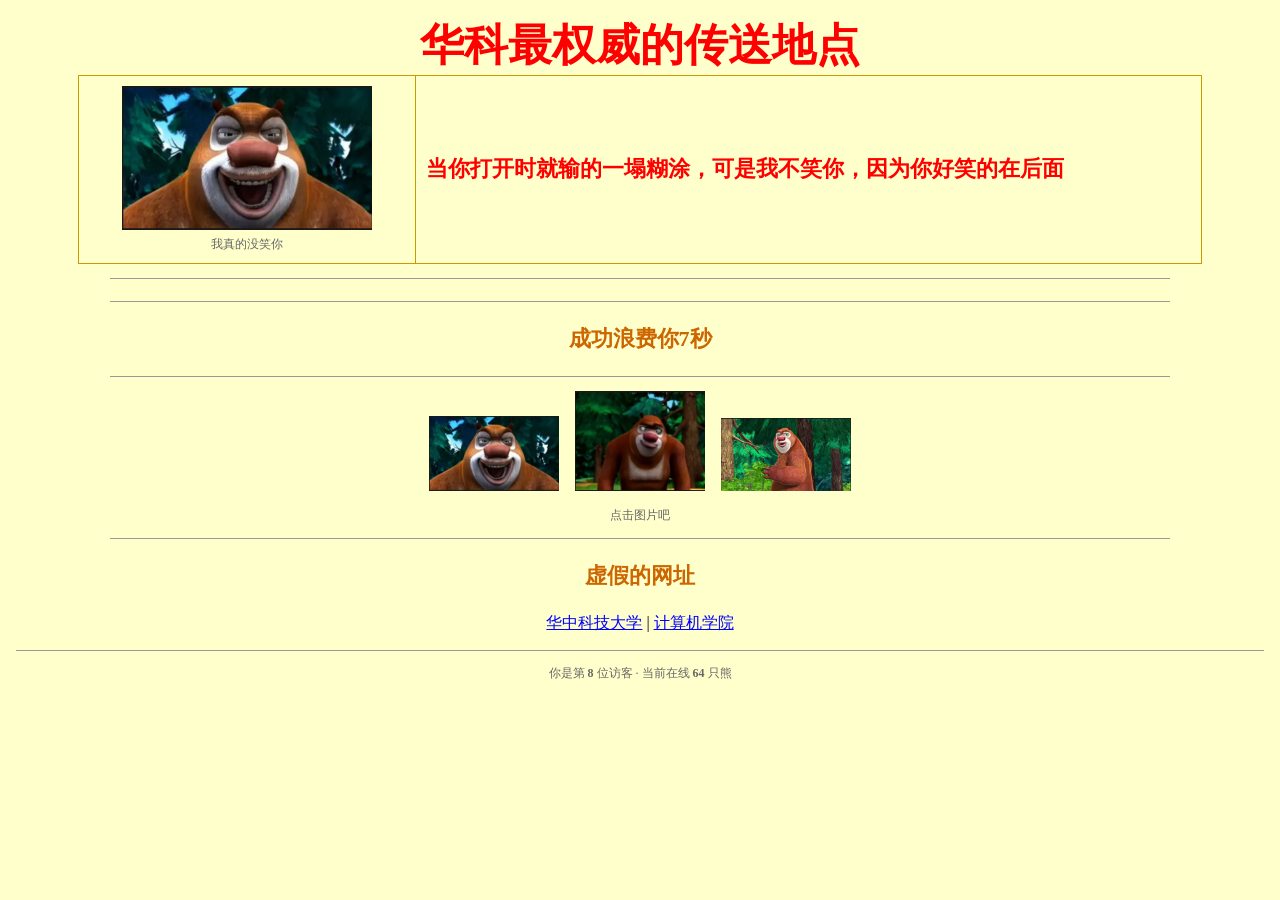
==== index.html @ 5d83e06b "add bear joke homepage (course homework)" ====
<!DOCTYPE html>
<html lang="zh-CN">
<head>
<meta charset="utf-8">
<meta name="viewport" content="width=device-width, initial-scale=1">
<title>中国最不无聊的网站</title>
<style>
  body {
    margin: 16px;
    background: #FFFFCC;
    color: #000000;
    font-family: "宋体", SimSun, serif;
    font-size: 16px;
  }
  a { color: #0000FF; }
  a:visited { color: #800080; }

  .center { text-align: center; }
  .title { margin: 0; color: red; font-size: 44px; font-weight: bold; }
  .subtitle { margin: 4px 0; font-size: 24px; font-weight: bold; }
  .small { font-size: 12px; color: #666666; }
  .accent { color: #CC6600; font-size: 22px; font-weight: bold; }

  .hr-red { width: 90%; margin: 8px auto; border: 0; border-top: 3px solid red; }
  .hr-thin { width: 85%; margin: 14px auto; border: 0; border-top: 1px solid #999999; }
  .hr-full { margin: 14px 0; border: 0; border-top: 1px solid #999999; }

  table.dean { width: 90%; margin: 0 auto; border-collapse: collapse; border: 1px solid #CC9900; }
  table.dean td { border: 1px solid #CC9900; padding: 10px; vertical-align: middle; }
  table.dean .pic { width: 30%; text-align: center; }

  .meme { width: 130px; cursor: pointer; margin: 0 6px; }
</style>
</head>

<body>

<div class="center">
  <h1 class="title">华科最权威的传送地点</h1>
</div>

<table class="dean">
  <tr>
    <td class="pic">
      <img src="img/bear-1.png" width="250" alt="熊大院长照片"><br>
      <span class="small">我真的没笑你</span>
    </td>
    <td>
      <p class="accent" style="color: red; font-size: 22px;">当你打开时就输的一塌糊涂，可是我不笑你，因为你好笑的在后面</p>
      <p class="small"></p>
    </td>
  </tr>
</table>

<div class="center">
  <hr class="hr-thin">
  <p class="accent"></p>

  <hr class="hr-thin">
  <p class="accent">成功浪费你7秒</p>

  <hr class="hr-thin">
  <img class="meme" src="img/bear-1.png" alt="熊大笑表情包" onclick="alert('我去，好好笑')">
  <img class="meme" src="img/bear-2.png" alt="熊二冷笑表情包" onclick="alert('哈哈哈啊哈')">
  <img class="meme" src="img/bear-3.png" alt="熊大震惊表情包" onclick="alert('你哈哈哈啊哈')"><br>
  <p class="small">点击图片吧</p>

  <hr class="hr-thin">
  <p class="accent">虚假的网址</p>
  <p>
    <a href="https://www.hust.edu.cn/" target="_blank" rel="noopener">华中科技大学</a> |
    <a href="https://cs.hust.edu.cn/" target="_blank" rel="noopener">计算机学院</a>
  </p>
</div>

<hr class="hr-full">

<div class="center">
  <p class="small">
    你是第 <b id="count">1</b> 位访客 · 当前在线 <b id="online">66</b> 只熊<br>
  </p>
</div>

<script>
  var n = parseInt(localStorage.getItem("bearvisits") || "7", 10) + 1;
  localStorage.setItem("bearvisits", n);
  document.getElementById("count").innerHTML = n;
  document.getElementById("online").innerHTML = 60 + Math.floor(Math.random() * 30);
</script>

</body>
</html>
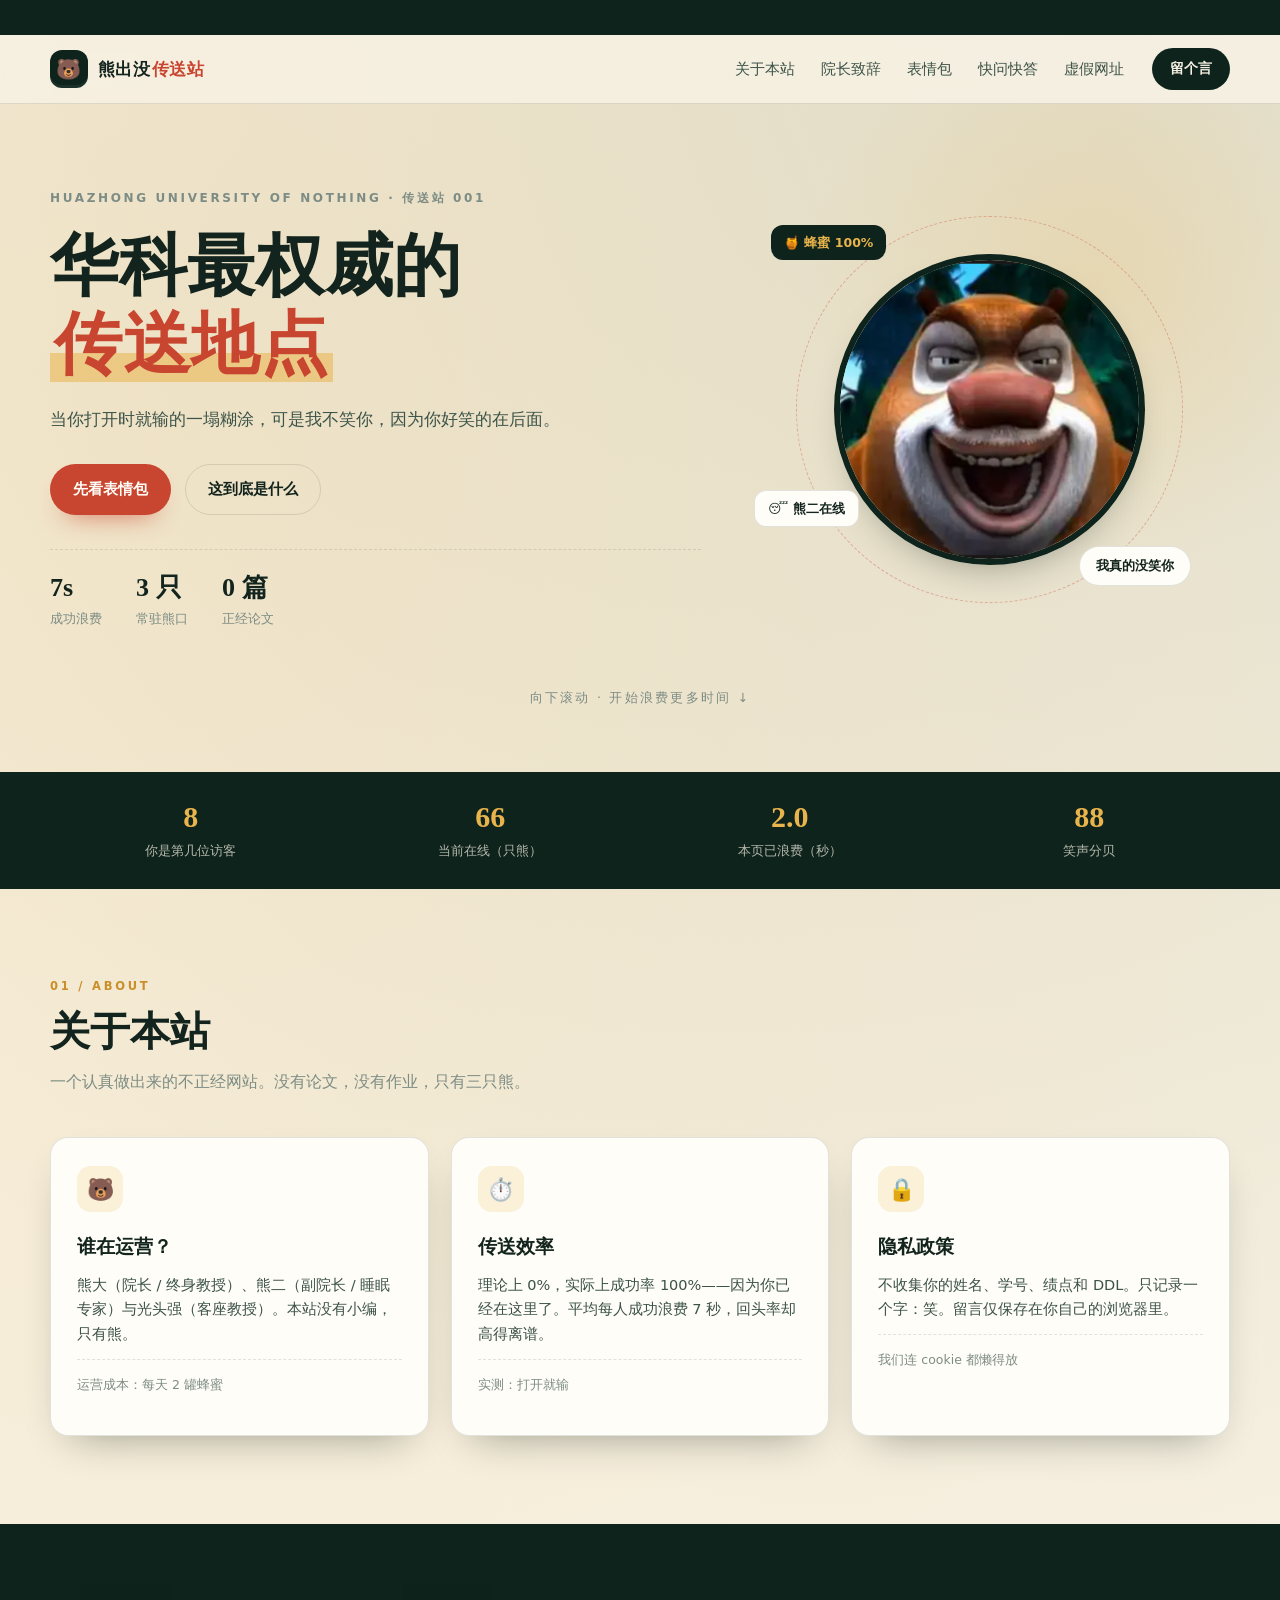
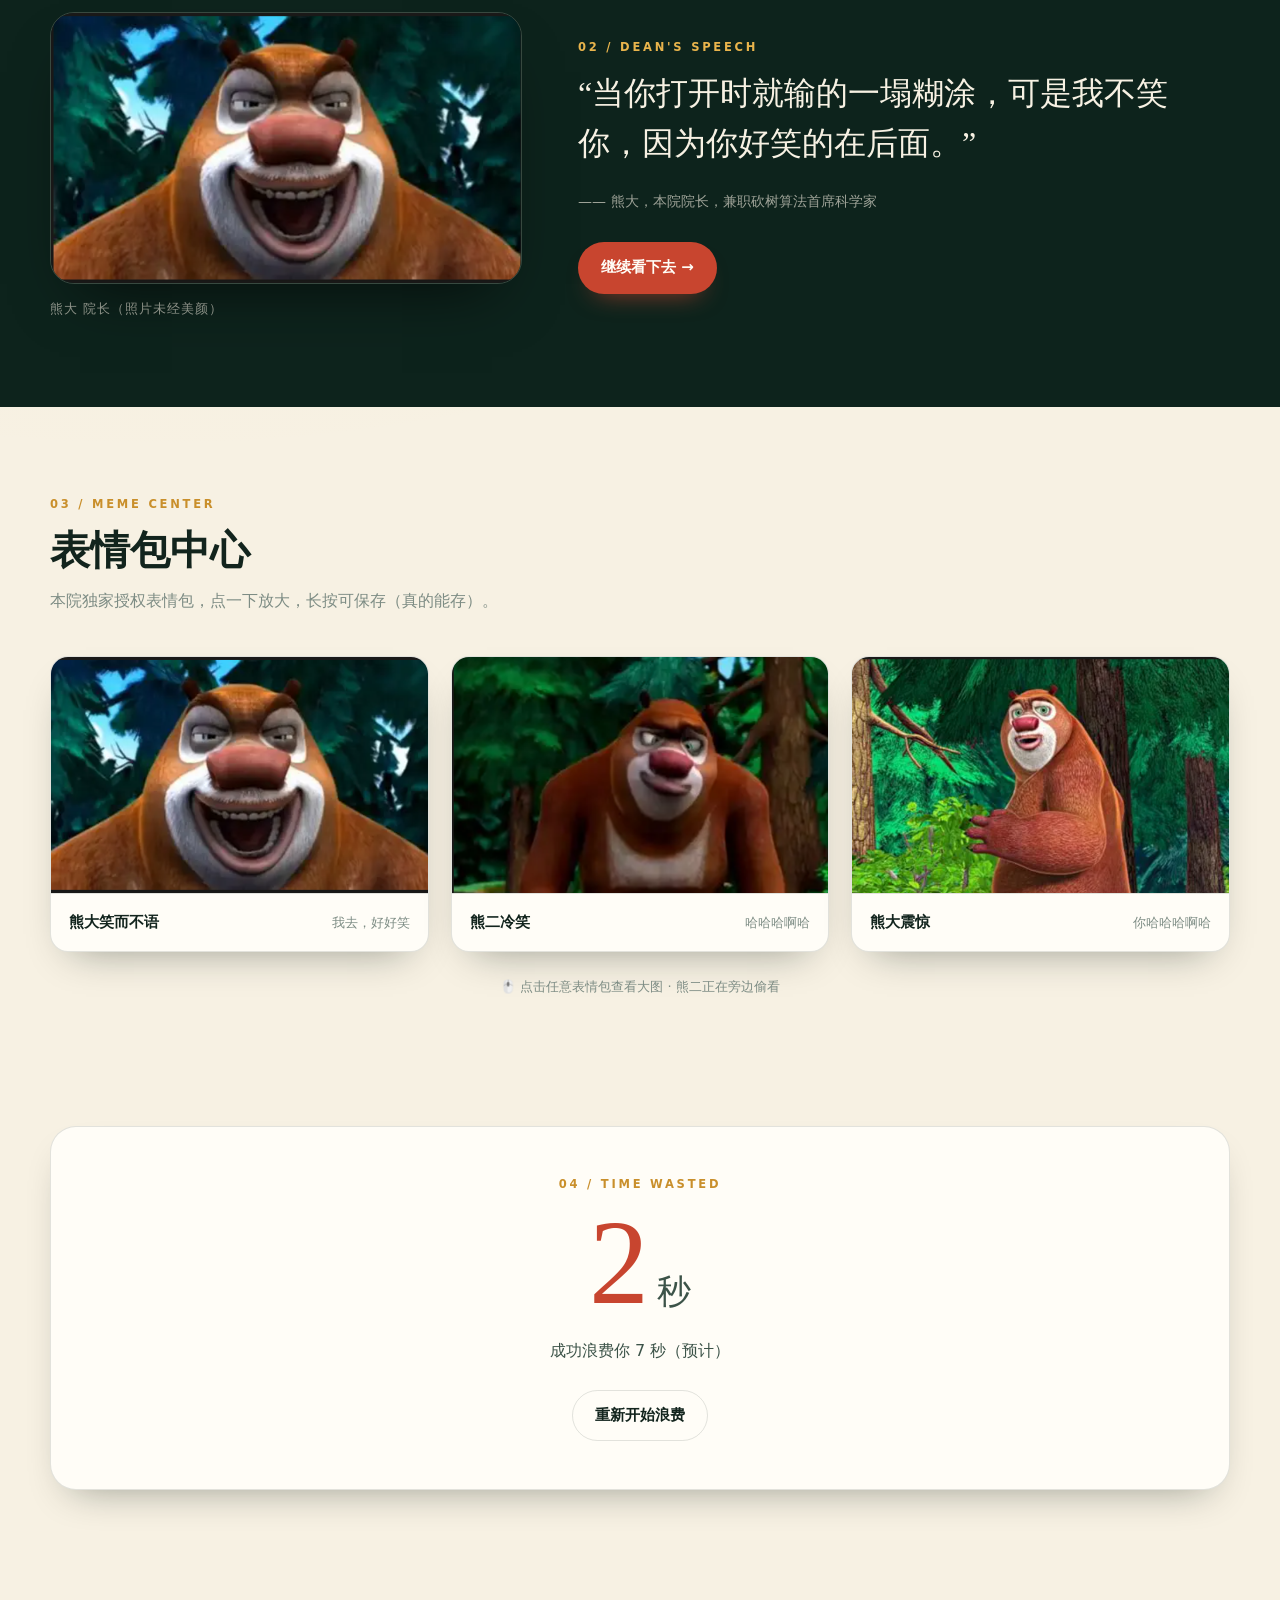
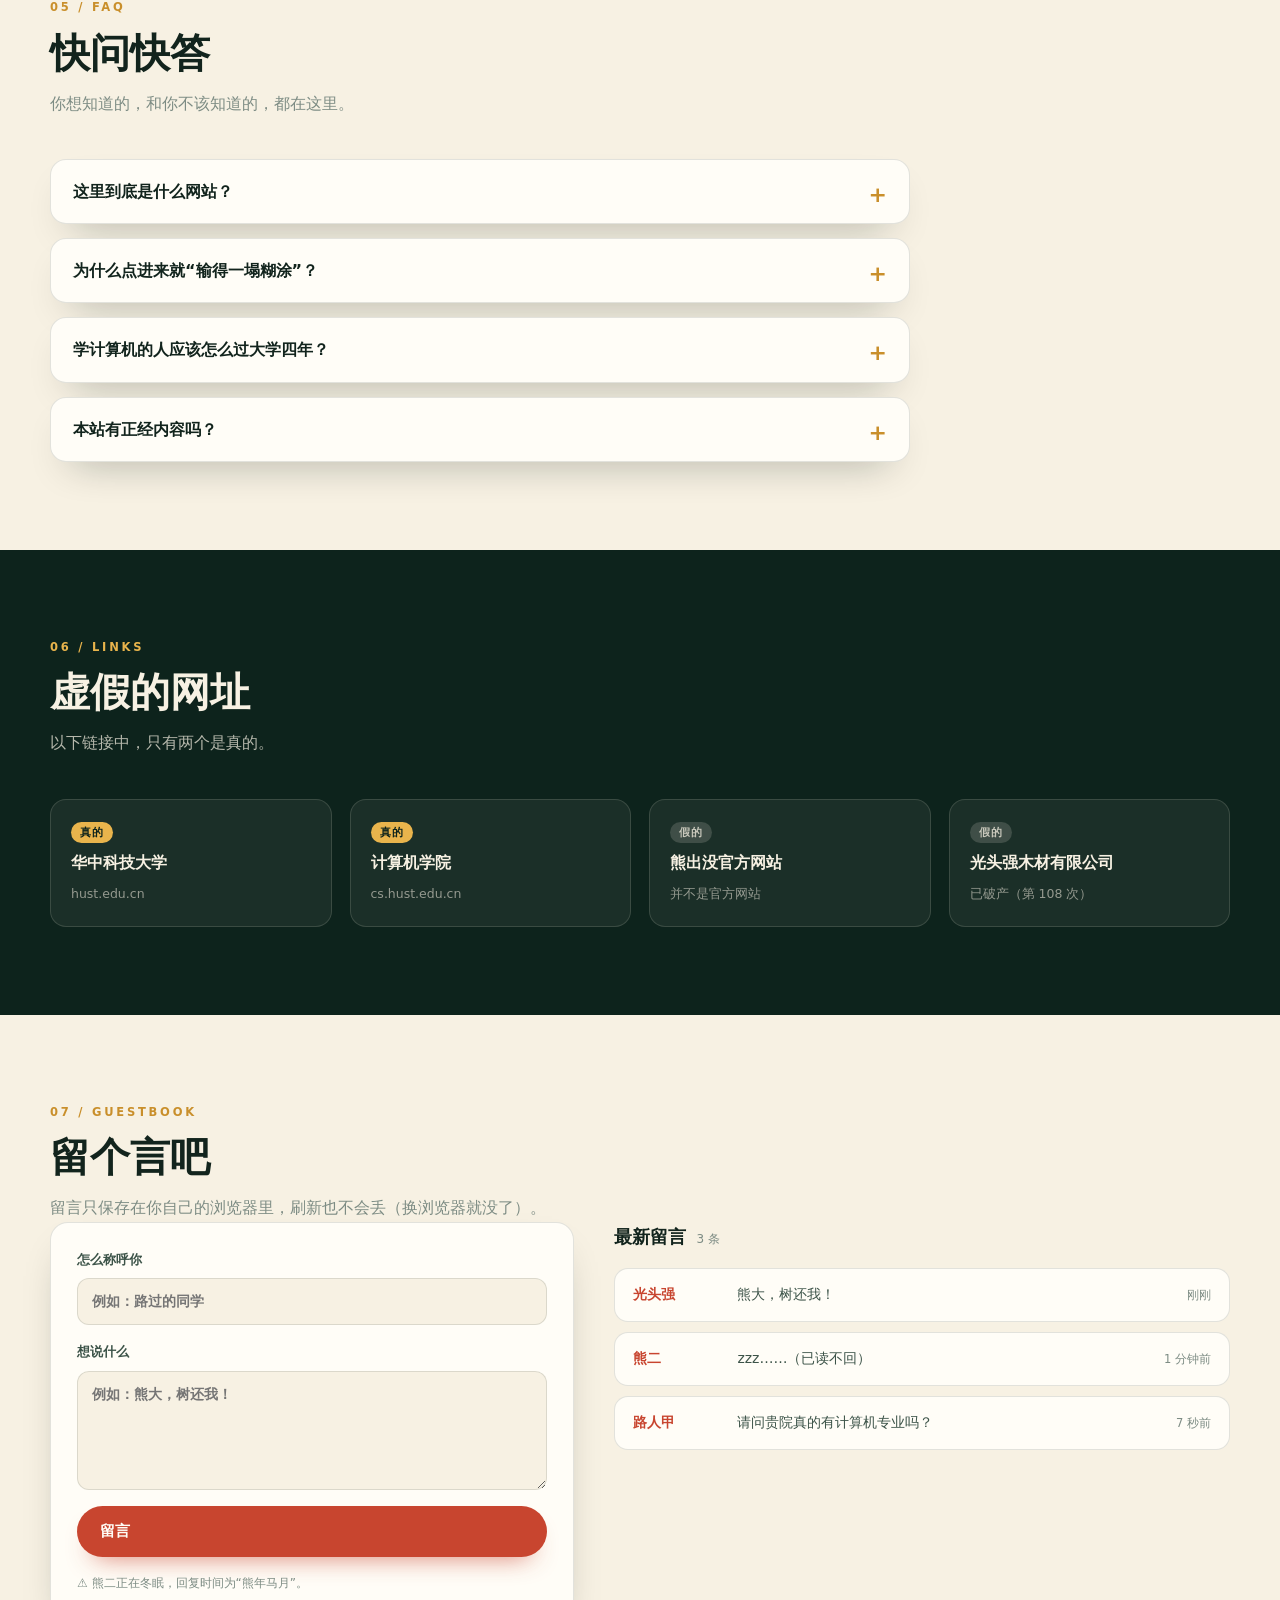
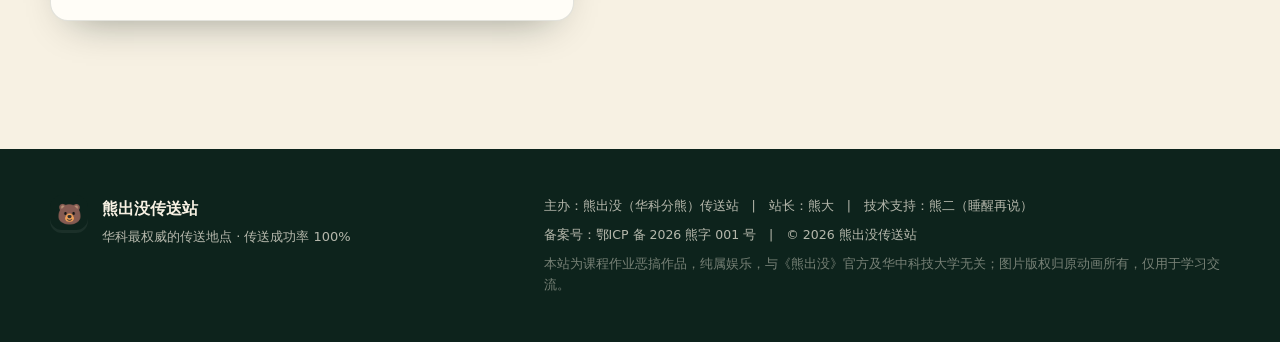
==== commit 257da6b3: "upgrade site: refined design with navigation, lightbox, guestbook and easter eggs" ====
--- a/index.html
+++ b/index.html
@@ -3,90 +3,309 @@
 <head>
 <meta charset="utf-8">
 <meta name="viewport" content="width=device-width, initial-scale=1">
-<title>中国最不无聊的网站</title>
-<style>
-  body {
-    margin: 16px;
-    background: #FFFFCC;
-    color: #000000;
-    font-family: "宋体", SimSun, serif;
-    font-size: 16px;
-  }
-  a { color: #0000FF; }
-  a:visited { color: #800080; }
-
-  .center { text-align: center; }
-  .title { margin: 0; color: red; font-size: 44px; font-weight: bold; }
-  .subtitle { margin: 4px 0; font-size: 24px; font-weight: bold; }
-  .small { font-size: 12px; color: #666666; }
-  .accent { color: #CC6600; font-size: 22px; font-weight: bold; }
-
-  .hr-red { width: 90%; margin: 8px auto; border: 0; border-top: 3px solid red; }
-  .hr-thin { width: 85%; margin: 14px auto; border: 0; border-top: 1px solid #999999; }
-  .hr-full { margin: 14px 0; border: 0; border-top: 1px solid #999999; }
-
-  table.dean { width: 90%; margin: 0 auto; border-collapse: collapse; border: 1px solid #CC9900; }
-  table.dean td { border: 1px solid #CC9900; padding: 10px; vertical-align: middle; }
-  table.dean .pic { width: 30%; text-align: center; }
-
-  .meme { width: 130px; cursor: pointer; margin: 0 6px; }
-</style>
+<title>中国最不无聊的网站 · 熊出没传送站</title>
+<meta name="description" content="华科最权威的传送地点：一个认真做出来的不正经网站。纯属恶搞，请勿当真。">
+<link rel="stylesheet" href="css/style.css">
 </head>
 
 <body>
 
-<div class="center">
-  <h1 class="title">华科最权威的传送地点</h1>
+<!-- 顶部滚动公告 -->
+<div class="ticker" aria-hidden="true">
+  <div class="ticker__track">
+    <span>🐻 本站已成功浪费 <b id="tickerWaste">7</b> 秒 · 🍯 今日蜂蜜售罄 · 📢 熊二仍在冬眠 · 🎉 恭喜你成为第 <b id="tickerVisit">1</b> 位访客 · 🐻 本站已成功浪费 <b>7</b> 秒 · 🍯 今日蜂蜜售罄 · 📢 熊二仍在冬眠 ·</span>
+  </div>
 </div>
 
-<table class="dean">
-  <tr>
-    <td class="pic">
-      <img src="img/bear-1.png" width="250" alt="熊大院长照片"><br>
-      <span class="small">我真的没笑你</span>
-    </td>
-    <td>
-      <p class="accent" style="color: red; font-size: 22px;">当你打开时就输的一塌糊涂，可是我不笑你，因为你好笑的在后面</p>
-      <p class="small"></p>
-    </td>
-  </tr>
-</table>
-
-<div class="center">
-  <hr class="hr-thin">
-  <p class="accent"></p>
-
-  <hr class="hr-thin">
-  <p class="accent">成功浪费你7秒</p>
-
-  <hr class="hr-thin">
-  <img class="meme" src="img/bear-1.png" alt="熊大笑表情包" onclick="alert('我去，好好笑')">
-  <img class="meme" src="img/bear-2.png" alt="熊二冷笑表情包" onclick="alert('哈哈哈啊哈')">
-  <img class="meme" src="img/bear-3.png" alt="熊大震惊表情包" onclick="alert('你哈哈哈啊哈')"><br>
-  <p class="small">点击图片吧</p>
-
-  <hr class="hr-thin">
-  <p class="accent">虚假的网址</p>
-  <p>
-    <a href="https://www.hust.edu.cn/" target="_blank" rel="noopener">华中科技大学</a> |
-    <a href="https://cs.hust.edu.cn/" target="_blank" rel="noopener">计算机学院</a>
-  </p>
+<!-- 导航 -->
+<header class="nav" id="nav">
+  <div class="container nav__inner">
+    <a class="brand" href="#top">
+      <span class="brand__logo">🐻</span>
+      <span class="brand__text">熊出没<em>传送站</em></span>
+    </a>
+    <nav class="nav__links" id="navLinks">
+      <a href="#about">关于本站</a>
+      <a href="#dean">院长致辞</a>
+      <a href="#memes">表情包</a>
+      <a href="#faq">快问快答</a>
+      <a href="#links">虚假网址</a>
+    </nav>
+    <button class="nav__toggle" id="navToggle" aria-label="打开菜单" aria-expanded="false">☰</button>
+    <a class="nav__cta" href="#wall">留个言</a>
+  </div>
+</header>
+
+<main id="top">
+
+  <!-- Hero -->
+  <section class="hero">
+    <div class="container hero__inner">
+      <div class="hero__text">
+        <p class="hero__kicker">HUAZHONG UNIVERSITY OF NOTHING · 传送站 001</p>
+        <h1 class="hero__title">华科最权威的<br><span class="mark">传送地点</span></h1>
+        <p class="hero__lead">
+          当你打开时就输的一塌糊涂，可是我不笑你，因为你好笑的在后面。
+        </p>
+        <div class="hero__actions">
+          <a class="btn btn--primary" href="#memes">先看表情包</a>
+          <a class="btn btn--ghost" href="#about">这到底是什么</a>
+        </div>
+        <ul class="hero__facts">
+          <li><b>7s</b><span>成功浪费</span></li>
+          <li><b>3 只</b><span>常驻熊口</span></li>
+          <li><b>0 篇</b><span>正经论文</span></li>
+        </ul>
+      </div>
+
+      <div class="hero__visual">
+        <div class="hero__ring"></div>
+        <img class="hero__bear" id="heroBear" src="img/bear-1.png" alt="熊大院长">
+        <span class="hero__tag">我真的没笑你</span>
+        <span class="hero__chip hero__chip--1">🍯 蜂蜜 100%</span>
+        <span class="hero__chip hero__chip--2">😴 熊二在线</span>
+      </div>
+    </div>
+    <div class="hero__scroll">向下滚动 · 开始浪费更多时间 ↓</div>
+  </section>
+
+  <!-- 数据条 -->
+  <section class="stats">
+    <div class="container stats__inner">
+      <div class="stat"><b id="visitCount">1</b><span>你是第几位访客</span></div>
+      <div class="stat"><b id="onlineCount">66</b><span>当前在线（只熊）</span></div>
+      <div class="stat"><b id="wasteTime">0.0</b><span>本页已浪费（秒）</span></div>
+      <div class="stat"><b id="laughDb">88</b><span>笑声分贝</span></div>
+    </div>
+  </section>
+
+  <!-- 关于本站 -->
+  <section class="section" id="about">
+    <div class="container">
+      <div class="section__head">
+        <p class="kicker">01 / ABOUT</p>
+        <h2>关于本站</h2>
+        <p class="section__lead">一个认真做出来的不正经网站。没有论文，没有作业，只有三只熊。</p>
+      </div>
+      <div class="cards">
+        <article class="card reveal">
+          <div class="card__icon">🐻</div>
+          <h3>谁在运营？</h3>
+          <p>熊大（院长 / 终身教授）、熊二（副院长 / 睡眠专家）与光头强（客座教授）。本站没有小编，只有熊。</p>
+          <p class="card__foot">运营成本：每天 2 罐蜂蜜</p>
+        </article>
+        <article class="card reveal">
+          <div class="card__icon">⏱️</div>
+          <h3>传送效率</h3>
+          <p>理论上 0%，实际上成功率 100%——因为你已经在这里了。平均每人成功浪费 7 秒，回头率却高得离谱。</p>
+          <p class="card__foot">实测：打开就输</p>
+        </article>
+        <article class="card reveal">
+          <div class="card__icon">🔒</div>
+          <h3>隐私政策</h3>
+          <p>不收集你的姓名、学号、绩点和 DDL。只记录一个字：笑。留言仅保存在你自己的浏览器里。</p>
+          <p class="card__foot">我们连 cookie 都懒得放</p>
+        </article>
+      </div>
+    </div>
+  </section>
+
+  <!-- 院长致辞 -->
+  <section class="section section--dark" id="dean">
+    <div class="container dean">
+      <figure class="dean__photo reveal">
+        <img src="img/bear-1.png" alt="熊大院长照片">
+        <figcaption>熊大 院长（照片未经美颜）</figcaption>
+      </figure>
+      <div class="dean__quote reveal">
+        <p class="kicker kicker--light">02 / DEAN'S SPEECH</p>
+        <blockquote>
+          “当你打开时就输的一塌糊涂，可是我不笑你，因为你好笑的在后面。”
+        </blockquote>
+        <p class="dean__meta">—— 熊大，本院院长，兼职砍树算法首席科学家</p>
+        <a class="btn btn--primary" href="#memes">继续看下去 →</a>
+      </div>
+    </div>
+  </section>
+
+  <!-- 表情包中心 -->
+  <section class="section" id="memes">
+    <div class="container">
+      <div class="section__head">
+        <p class="kicker">03 / MEME CENTER</p>
+        <h2>表情包中心</h2>
+        <p class="section__lead">本院独家授权表情包，点一下放大，长按可保存（真的能存）。</p>
+      </div>
+      <div class="gallery">
+        <figure class="meme reveal" data-title="熊大笑而不语" data-caption="我去，好好笑">
+          <img src="img/bear-1.png" alt="熊大笑表情包">
+          <figcaption>
+            <b>熊大笑而不语</b>
+            <span>我去，好好笑</span>
+          </figcaption>
+        </figure>
+        <figure class="meme reveal" data-title="熊二冷笑" data-caption="哈哈哈啊哈">
+          <img src="img/bear-2.png" alt="熊二冷笑表情包">
+          <figcaption>
+            <b>熊二冷笑</b>
+            <span>哈哈哈啊哈</span>
+          </figcaption>
+        </figure>
+        <figure class="meme reveal" data-title="熊大震惊" data-caption="你哈哈哈啊哈">
+          <img src="img/bear-3.png" alt="熊大震惊表情包">
+          <figcaption>
+            <b>熊大震惊</b>
+            <span>你哈哈哈啊哈</span>
+          </figcaption>
+        </figure>
+      </div>
+      <p class="gallery__hint">🖱️ 点击任意表情包查看大图 · 熊二正在旁边偷看</p>
+    </div>
+  </section>
+
+  <!-- 计时器 -->
+  <section class="section section--tight">
+    <div class="container">
+      <div class="timer reveal">
+        <p class="timer__kicker">04 / TIME WASTED</p>
+        <p class="timer__big"><span id="bigTimer">0</span><small>秒</small></p>
+        <p class="timer__text" id="timerText">成功浪费你 7 秒（预计）</p>
+        <button class="btn btn--ghost" id="resetTimer">重新开始浪费</button>
+      </div>
+    </div>
+  </section>
+
+  <!-- 快问快答 -->
+  <section class="section" id="faq">
+    <div class="container">
+      <div class="section__head">
+        <p class="kicker">05 / FAQ</p>
+        <h2>快问快答</h2>
+        <p class="section__lead">你想知道的，和你不该知道的，都在这里。</p>
+      </div>
+      <div class="faq">
+        <details class="reveal">
+          <summary>这里到底是什么网站？</summary>
+          <p>一个课程作业恶搞网站。它不是学院官网，也不是招生页面，更不是你能找到毕业要求的网站。</p>
+        </details>
+        <details class="reveal">
+          <summary>为什么点进来就“输得一塌糊涂”？</summary>
+          <p>因为你开始浪费时间了。不过别担心，熊大说了，他不笑你——真正好笑的部分在后面。</p>
+        </details>
+        <details class="reveal">
+          <summary>学计算机的人应该怎么过大学四年？</summary>
+          <p>打牢数学与编程基础，早点进实验室，每周读一篇论文，写点能跑的小东西，然后记得睡觉。熊二负责睡觉，你负责 debug。</p>
+        </details>
+        <details class="reveal">
+          <summary>本站有正经内容吗？</summary>
+          <p>有，但很少。正经内容请访问文末“虚假的网址”，那里有真的华中科技大学和真的计算机学院。</p>
+        </details>
+      </div>
+    </div>
+  </section>
+
+  <!-- 虚假网址 -->
+  <section class="section section--dark" id="links">
+    <div class="container">
+      <div class="section__head section__head--light">
+        <p class="kicker kicker--light">06 / LINKS</p>
+        <h2>虚假的网址</h2>
+        <p class="section__lead">以下链接中，只有两个是真的。</p>
+      </div>
+      <div class="links">
+        <a class="link-card reveal" href="https://www.hust.edu.cn/" target="_blank" rel="noopener">
+          <span class="link-card__tag">真的</span>
+          <b>华中科技大学</b>
+          <span>hust.edu.cn</span>
+        </a>
+        <a class="link-card reveal" href="https://cs.hust.edu.cn/" target="_blank" rel="noopener">
+          <span class="link-card__tag">真的</span>
+          <b>计算机学院</b>
+          <span>cs.hust.edu.cn</span>
+        </a>
+        <a class="link-card reveal" href="#links" onclick="return false;">
+          <span class="link-card__tag link-card__tag--fake">假的</span>
+          <b>熊出没官方网站</b>
+          <span>并不是官方网站</span>
+        </a>
+        <a class="link-card reveal" href="#links" onclick="return false;">
+          <span class="link-card__tag link-card__tag--fake">假的</span>
+          <b>光头强木材有限公司</b>
+          <span>已破产（第 108 次）</span>
+        </a>
+      </div>
+    </div>
+  </section>
+
+  <!-- 留言墙 -->
+  <section class="section" id="wall">
+    <div class="container wall">
+      <div class="wall__head">
+        <p class="kicker">07 / GUESTBOOK</p>
+        <h2>留个言吧</h2>
+        <p class="section__lead">留言只保存在你自己的浏览器里，刷新也不会丢（换浏览器就没了）。</p>
+      </div>
+      <div class="wall__grid">
+        <form class="wall__form" id="wallForm">
+          <label>
+            怎么称呼你
+            <input type="text" id="wallName" maxlength="12" placeholder="例如：路过的同学" required>
+          </label>
+          <label>
+            想说什么
+            <textarea id="wallText" rows="4" maxlength="120" placeholder="例如：熊大，树还我！" required></textarea>
+          </label>
+          <button class="btn btn--primary" type="submit">留言</button>
+          <p class="wall__tip">⚠️ 熊二正在冬眠，回复时间为“熊年马月”。</p>
+        </form>
+        <div class="wall__list-wrap">
+          <h3>最新留言 <small id="wallCount">3 条</small></h3>
+          <ul class="wall__list" id="wallList">
+            <li><b>光头强</b><span>熊大，树还我！</span><em>刚刚</em></li>
+            <li><b>熊二</b><span>zzz……（已读不回）</span><em>1 分钟前</em></li>
+            <li><b>路人甲</b><span>请问贵院真的有计算机专业吗？</span><em>7 秒前</em></li>
+          </ul>
+        </div>
+      </div>
+    </div>
+  </section>
+
+</main>
+
+<footer class="footer">
+  <div class="container footer__inner">
+    <div class="footer__brand">
+      <span class="brand__logo">🐻</span>
+      <div>
+        <b>熊出没传送站</b>
+        <p>华科最权威的传送地点 · 传送成功率 100%</p>
+      </div>
+    </div>
+    <div class="footer__meta">
+      <p>主办：熊出没（华科分熊）传送站　|　站长：熊大　|　技术支持：熊二（睡醒再说）</p>
+      <p>备案号：鄂ICP 备 2026 熊字 001 号　|　© <span id="year">2026</span> 熊出没传送站</p>
+      <p class="footer__disclaimer">本站为课程作业恶搞作品，纯属娱乐，与《熊出没》官方及华中科技大学无关；图片版权归原动画所有，仅用于学习交流。</p>
+    </div>
+  </div>
+</footer>
+
+<button class="to-top" id="toTop" aria-label="回到顶部">↑</button>
+
+<!-- 灯箱 -->
+<div class="lightbox" id="lightbox" aria-hidden="true">
+  <button class="lightbox__close" id="lightboxClose" aria-label="关闭">×</button>
+  <figure class="lightbox__box">
+    <img id="lightboxImg" src="img/bear-1.png" alt="表情包大图">
+    <figcaption>
+      <b id="lightboxTitle">熊大笑而不语</b>
+      <span id="lightboxCaption">我去，好好笑</span>
+    </figcaption>
+  </figure>
 </div>
 
-<hr class="hr-full">
-
-<div class="center">
-  <p class="small">
-    你是第 <b id="count">1</b> 位访客 · 当前在线 <b id="online">66</b> 只熊<br>
-  </p>
-</div>
-
-<script>
-  var n = parseInt(localStorage.getItem("bearvisits") || "7", 10) + 1;
-  localStorage.setItem("bearvisits", n);
-  document.getElementById("count").innerHTML = n;
-  document.getElementById("online").innerHTML = 60 + Math.floor(Math.random() * 30);
-</script>
-
+<!-- 提示 toast -->
+<div class="toast" id="toast"></div>
+
+<script src="js/site.js"></script>
 </body>
 </html>
--- a/css/style.css
+++ b/css/style.css
@@ -0,0 +1,810 @@
+/* =========================================================
+   熊出没传送站 · site.css
+   深林绿 + 蜂蜜金 + 奶油纸 的精致恶搞风格
+   ========================================================= */
+
+:root {
+  --forest: #0d231c;
+  --forest-2: #123128;
+  --moss: #1d4736;
+  --amber: #e9b44c;
+  --amber-deep: #c98f2b;
+  --cream: #f7f1e3;
+  --cream-2: #efe7d2;
+  --ink: #12241d;
+  --ink-soft: #3c5348;
+  --muted: #7d8c84;
+  --line: rgba(18, 36, 29, 0.12);
+  --white: #fffdf7;
+  --red: #c8452f;
+  --radius: 18px;
+  --shadow: 0 18px 40px -22px rgba(9, 24, 18, 0.45);
+  --font: "PingFang SC", "Microsoft YaHei", "Hiragino Sans GB", system-ui, -apple-system, sans-serif;
+  --serif: "Songti SC", "SimSun", Georgia, serif;
+}
+
+* { box-sizing: border-box; }
+
+html { scroll-behavior: smooth; }
+
+body {
+  margin: 0;
+  font-family: var(--font);
+  color: var(--ink);
+  background: var(--cream);
+  background-image:
+    radial-gradient(circle at 12% 8%, rgba(233, 180, 76, 0.16), transparent 34%),
+    radial-gradient(circle at 88% 0%, rgba(29, 71, 54, 0.10), transparent 30%);
+  line-height: 1.7;
+  -webkit-font-smoothing: antialiased;
+}
+
+img { max-width: 100%; display: block; }
+
+a { color: inherit; text-decoration: none; }
+
+button { font: inherit; cursor: pointer; }
+
+.container {
+  width: min(1180px, calc(100% - 48px));
+  margin: 0 auto;
+}
+
+/* ---------------- 顶部滚动公告 ---------------- */
+.ticker {
+  background: var(--forest);
+  color: var(--amber);
+  font-size: 12.5px;
+  letter-spacing: 0.06em;
+  overflow: hidden;
+  white-space: nowrap;
+}
+.ticker__track {
+  display: inline-block;
+  padding: 7px 0;
+  padding-left: 100%;
+  animation: ticker 32s linear infinite;
+}
+.ticker b { color: var(--white); }
+@keyframes ticker {
+  to { transform: translateX(-100%); }
+}
+
+/* ---------------- 导航 ---------------- */
+.nav {
+  position: sticky;
+  top: 0;
+  z-index: 50;
+  background: rgba(247, 241, 227, 0.86);
+  backdrop-filter: blur(14px);
+  border-bottom: 1px solid var(--line);
+}
+.nav__inner {
+  display: flex;
+  align-items: center;
+  gap: 28px;
+  height: 68px;
+}
+.brand {
+  display: inline-flex;
+  align-items: center;
+  gap: 10px;
+  font-weight: 800;
+  letter-spacing: 0.02em;
+}
+.brand__logo {
+  display: grid;
+  place-items: center;
+  width: 38px;
+  height: 38px;
+  border-radius: 12px;
+  background: var(--forest);
+  color: var(--amber);
+  font-size: 20px;
+  box-shadow: inset 0 -3px 0 rgba(255, 255, 255, 0.06);
+}
+.brand__text { font-size: 17px; }
+.brand__text em {
+  font-style: normal;
+  color: var(--red);
+  margin-left: 2px;
+}
+.nav__links {
+  display: flex;
+  gap: 26px;
+  margin-left: auto;
+  font-size: 14.5px;
+  color: var(--ink-soft);
+}
+.nav__links a {
+  position: relative;
+  padding: 6px 0;
+  transition: color 0.2s ease;
+}
+.nav__links a::after {
+  content: "";
+  position: absolute;
+  left: 0;
+  bottom: 0;
+  width: 0;
+  height: 2px;
+  background: var(--red);
+  transition: width 0.25s ease;
+}
+.nav__links a:hover,
+.nav__links a.is-active { color: var(--ink); }
+.nav__links a:hover::after,
+.nav__links a.is-active::after { width: 100%; }
+.nav__cta {
+  padding: 9px 18px;
+  border-radius: 999px;
+  background: var(--forest);
+  color: var(--cream);
+  font-size: 14px;
+  font-weight: 700;
+  transition: transform 0.2s ease, background 0.2s ease;
+}
+.nav__cta:hover { transform: translateY(-2px); background: var(--moss); }
+.nav__toggle {
+  display: none;
+  margin-left: auto;
+  border: 1px solid var(--line);
+  background: transparent;
+  border-radius: 10px;
+  padding: 6px 10px;
+  font-size: 18px;
+}
+
+/* ---------------- Hero ---------------- */
+.hero {
+  position: relative;
+  overflow: hidden;
+  padding: 84px 0 64px;
+}
+.hero::before {
+  content: "";
+  position: absolute;
+  inset: -20% -10% auto auto;
+  width: 620px;
+  height: 620px;
+  background: radial-gradient(circle, rgba(233, 180, 76, 0.20), transparent 66%);
+  pointer-events: none;
+}
+.hero__inner {
+  display: grid;
+  grid-template-columns: 1.15fr 0.85fr;
+  gap: 48px;
+  align-items: center;
+  position: relative;
+}
+.hero__kicker {
+  margin: 0 0 18px;
+  font-size: 12px;
+  letter-spacing: 0.22em;
+  color: var(--muted);
+  font-weight: 700;
+}
+.hero__title {
+  margin: 0 0 22px;
+  font-family: var(--serif);
+  font-size: clamp(38px, 5.4vw, 68px);
+  line-height: 1.15;
+  letter-spacing: 0.01em;
+  font-weight: 800;
+}
+.mark {
+  color: var(--red);
+  background: linear-gradient(transparent 62%, rgba(233, 180, 76, 0.55) 62%);
+  padding: 0 4px;
+}
+.hero__lead {
+  margin: 0 0 30px;
+  max-width: 34em;
+  font-size: 17px;
+  color: var(--ink-soft);
+}
+.hero__actions { display: flex; gap: 14px; flex-wrap: wrap; margin-bottom: 34px; }
+.btn {
+  display: inline-flex;
+  align-items: center;
+  gap: 8px;
+  padding: 12px 22px;
+  border: 1px solid transparent;
+  border-radius: 999px;
+  font-size: 15px;
+  font-weight: 700;
+  transition: transform 0.2s ease, box-shadow 0.2s ease, background 0.2s ease;
+}
+.btn--primary {
+  background: var(--red);
+  color: var(--white);
+  box-shadow: 0 14px 26px -16px rgba(200, 69, 47, 0.85);
+}
+.btn--primary:hover { transform: translateY(-2px); box-shadow: 0 18px 30px -16px rgba(200, 69, 47, 0.9); }
+.btn--ghost {
+  background: transparent;
+  color: var(--ink);
+  border-color: var(--line);
+}
+.btn--ghost:hover { border-color: var(--ink); transform: translateY(-2px); }
+.hero__facts {
+  display: flex;
+  gap: 34px;
+  margin: 0;
+  padding: 0;
+  list-style: none;
+  border-top: 1px dashed var(--line);
+  padding-top: 22px;
+}
+.hero__facts b {
+  display: block;
+  font-family: var(--serif);
+  font-size: 26px;
+  line-height: 1.2;
+}
+.hero__facts span { font-size: 12.5px; color: var(--muted); }
+
+.hero__visual {
+  position: relative;
+  justify-self: center;
+  width: min(420px, 100%);
+  aspect-ratio: 1 / 1;
+  display: grid;
+  place-items: center;
+}
+.hero__ring {
+  position: absolute;
+  inset: 4%;
+  border-radius: 50%;
+  border: 1px dashed rgba(200, 69, 47, 0.35);
+  animation: spin 38s linear infinite;
+}
+.hero__ring::after {
+  content: "";
+  position: absolute;
+  inset: 10%;
+  border-radius: 50%;
+  border: 1px solid rgba(29, 71, 54, 0.18);
+}
+@keyframes spin { to { transform: rotate(360deg); } }
+.hero__bear {
+  position: relative;
+  width: 74%;
+  aspect-ratio: 1 / 1;
+  object-fit: cover;
+  object-position: 50% 38%;
+  border-radius: 50%;
+  border: 6px solid var(--forest);
+  box-shadow: var(--shadow);
+  cursor: pointer;
+  transition: transform 0.35s ease;
+  animation: float 6s ease-in-out infinite;
+}
+.hero__bear:hover { transform: scale(1.03) rotate(-1.5deg); }
+@keyframes float {
+  0%, 100% { translate: 0 0; }
+  50% { translate: 0 -12px; }
+}
+.hero__tag {
+  position: absolute;
+  bottom: 8%;
+  right: 2%;
+  padding: 8px 16px;
+  background: var(--white);
+  border: 1px solid var(--line);
+  border-radius: 999px;
+  font-size: 13px;
+  font-weight: 700;
+  box-shadow: var(--shadow);
+}
+.hero__chip {
+  position: absolute;
+  padding: 7px 13px;
+  border-radius: 12px;
+  background: var(--forest);
+  color: var(--amber);
+  font-size: 12.5px;
+  font-weight: 700;
+  box-shadow: var(--shadow);
+}
+.hero__chip--1 { top: 6%; left: -2%; animation: float 7s ease-in-out infinite; }
+.hero__chip--2 { bottom: 22%; left: -6%; background: var(--white); color: var(--ink); border: 1px solid var(--line); animation: float 8s ease-in-out infinite reverse; }
+.hero__scroll {
+  margin-top: 56px;
+  text-align: center;
+  font-size: 12.5px;
+  letter-spacing: 0.18em;
+  color: var(--muted);
+}
+
+/* ---------------- 数据条 ---------------- */
+.stats {
+  background: var(--forest);
+  color: var(--cream);
+  padding: 26px 0;
+}
+.stats__inner {
+  display: grid;
+  grid-template-columns: repeat(4, 1fr);
+  gap: 18px;
+  text-align: center;
+}
+.stat b {
+  display: block;
+  font-family: var(--serif);
+  font-size: 30px;
+  color: var(--amber);
+  line-height: 1.25;
+}
+.stat span { font-size: 12.5px; opacity: 0.72; }
+
+/* ---------------- 通用 section ---------------- */
+.section { padding: 88px 0; }
+.section--tight { padding: 40px 0 20px; }
+.section--dark {
+  background: var(--forest);
+  color: var(--cream);
+}
+.section__head { max-width: 640px; margin-bottom: 42px; }
+.kicker {
+  margin: 0 0 12px;
+  font-size: 11.5px;
+  letter-spacing: 0.24em;
+  font-weight: 800;
+  color: var(--amber-deep);
+}
+.kicker--light { color: var(--amber); }
+.section h2 {
+  margin: 0 0 12px;
+  font-family: var(--serif);
+  font-size: clamp(28px, 3.4vw, 40px);
+  line-height: 1.2;
+}
+.section__lead { margin: 0; color: var(--muted); }
+.section--dark .section__lead { color: rgba(247, 241, 227, 0.72); }
+.section__head--light .section__lead { color: rgba(247, 241, 227, 0.72); }
+
+/* ---------------- 卡片 ---------------- */
+.cards {
+  display: grid;
+  grid-template-columns: repeat(3, 1fr);
+  gap: 22px;
+}
+.card {
+  padding: 28px 26px;
+  background: var(--white);
+  border: 1px solid var(--line);
+  border-radius: var(--radius);
+  box-shadow: var(--shadow);
+  transition: transform 0.25s ease, box-shadow 0.25s ease;
+}
+.card:hover { transform: translateY(-6px); box-shadow: 0 26px 46px -26px rgba(9, 24, 18, 0.5); }
+.card__icon {
+  width: 46px;
+  height: 46px;
+  display: grid;
+  place-items: center;
+  font-size: 22px;
+  border-radius: 14px;
+  background: rgba(233, 180, 76, 0.18);
+  margin-bottom: 18px;
+}
+.card h3 { margin: 0 0 10px; font-size: 19px; }
+.card p { margin: 0 0 12px; color: var(--ink-soft); font-size: 14.5px; }
+.card__foot {
+  margin: 0;
+  padding-top: 14px;
+  border-top: 1px dashed var(--line);
+  color: var(--muted) !important;
+  font-size: 12.5px !important;
+}
+
+/* ---------------- 院长致辞 ---------------- */
+.dean {
+  display: grid;
+  grid-template-columns: 0.42fr 0.58fr;
+  gap: 56px;
+  align-items: center;
+}
+.dean__photo { margin: 0; }
+.dean__photo img {
+  width: 100%;
+  border-radius: 24px;
+  border: 1px solid rgba(247, 241, 227, 0.18);
+  box-shadow: 0 30px 60px -30px rgba(0, 0, 0, 0.7);
+}
+.dean__photo figcaption {
+  margin-top: 14px;
+  font-size: 12.5px;
+  letter-spacing: 0.08em;
+  color: rgba(247, 241, 227, 0.55);
+}
+.dean blockquote {
+  margin: 0 0 22px;
+  font-family: var(--serif);
+  font-size: clamp(22px, 2.8vw, 32px);
+  line-height: 1.55;
+  color: var(--cream);
+}
+.dean__meta { margin: 0 0 28px; color: rgba(247, 241, 227, 0.62); font-size: 14px; }
+
+/* ---------------- 表情包 ---------------- */
+.gallery {
+  display: grid;
+  grid-template-columns: repeat(3, 1fr);
+  gap: 22px;
+}
+.meme {
+  margin: 0;
+  background: var(--white);
+  border: 1px solid var(--line);
+  border-radius: var(--radius);
+  overflow: hidden;
+  box-shadow: var(--shadow);
+  cursor: zoom-in;
+  transition: transform 0.25s ease, box-shadow 0.25s ease;
+}
+.meme:hover { transform: translateY(-6px) rotate(-0.6deg); box-shadow: 0 28px 50px -26px rgba(9, 24, 18, 0.55); }
+.meme img {
+  width: 100%;
+  aspect-ratio: 16 / 10;
+  object-fit: cover;
+  transition: transform 0.5s ease;
+}
+.meme:hover img { transform: scale(1.05); }
+.meme figcaption {
+  display: flex;
+  justify-content: space-between;
+  align-items: center;
+  gap: 12px;
+  padding: 16px 18px;
+  border-top: 1px solid var(--line);
+}
+.meme figcaption b { font-size: 15px; }
+.meme figcaption span { color: var(--muted); font-size: 12.5px; }
+.gallery__hint {
+  margin: 24px 0 0;
+  text-align: center;
+  color: var(--muted);
+  font-size: 13px;
+}
+
+/* ---------------- 计时器 ---------------- */
+.timer {
+  text-align: center;
+  padding: 48px 30px;
+  background: var(--white);
+  border: 1px solid var(--line);
+  border-radius: 26px;
+  box-shadow: var(--shadow);
+}
+.timer__kicker {
+  margin: 0 0 8px;
+  font-size: 11.5px;
+  letter-spacing: 0.24em;
+  font-weight: 800;
+  color: var(--amber-deep);
+}
+.timer__big {
+  margin: 0;
+  font-family: var(--serif);
+  font-size: clamp(64px, 11vw, 120px);
+  line-height: 1;
+  color: var(--red);
+}
+.timer__big small { font-size: 0.28em; color: var(--ink-soft); margin-left: 8px; }
+.timer__text { margin: 14px 0 26px; color: var(--ink-soft); }
+
+/* ---------------- FAQ ---------------- */
+.faq { display: grid; gap: 14px; max-width: 860px; }
+.faq details {
+  background: var(--white);
+  border: 1px solid var(--line);
+  border-radius: 16px;
+  padding: 18px 22px;
+  box-shadow: var(--shadow);
+}
+.faq summary {
+  cursor: pointer;
+  font-weight: 700;
+  font-size: 16px;
+  list-style: none;
+  position: relative;
+  padding-right: 30px;
+}
+.faq summary::-webkit-details-marker { display: none; }
+.faq summary::after {
+  content: "+";
+  position: absolute;
+  right: 0;
+  top: -2px;
+  font-size: 22px;
+  color: var(--amber-deep);
+  transition: transform 0.2s ease;
+}
+.faq details[open] summary::after { transform: rotate(45deg); }
+.faq p { margin: 14px 0 0; color: var(--ink-soft); font-size: 14.5px; }
+
+/* ---------------- 链接 ---------------- */
+.links {
+  display: grid;
+  grid-template-columns: repeat(4, 1fr);
+  gap: 18px;
+}
+.link-card {
+  display: flex;
+  flex-direction: column;
+  gap: 6px;
+  padding: 22px 20px;
+  border-radius: 16px;
+  background: rgba(247, 241, 227, 0.06);
+  border: 1px solid rgba(247, 241, 227, 0.14);
+  transition: transform 0.25s ease, background 0.25s ease;
+}
+.link-card:hover { transform: translateY(-5px); background: rgba(247, 241, 227, 0.10); }
+.link-card b { font-size: 16px; color: var(--cream); }
+.link-card span { font-size: 12.5px; color: rgba(247, 241, 227, 0.55); }
+.link-card__tag {
+  align-self: flex-start;
+  padding: 2px 9px;
+  border-radius: 999px;
+  font-size: 10.5px !important;
+  font-weight: 800;
+  letter-spacing: 0.1em;
+  background: var(--amber);
+  color: var(--forest) !important;
+}
+.link-card__tag--fake { background: rgba(247, 241, 227, 0.16); color: rgba(247, 241, 227, 0.75) !important; }
+
+/* ---------------- 留言墙 ---------------- */
+.wall__grid {
+  display: grid;
+  grid-template-columns: 0.46fr 0.54fr;
+  gap: 40px;
+  align-items: start;
+}
+.wall__form {
+  display: grid;
+  gap: 16px;
+  padding: 26px;
+  background: var(--white);
+  border: 1px solid var(--line);
+  border-radius: var(--radius);
+  box-shadow: var(--shadow);
+}
+.wall__form label {
+  display: grid;
+  gap: 7px;
+  font-size: 13px;
+  font-weight: 700;
+  color: var(--ink-soft);
+}
+.wall__form input,
+.wall__form textarea {
+  width: 100%;
+  padding: 11px 14px;
+  border: 1px solid var(--line);
+  border-radius: 12px;
+  background: var(--cream);
+  font: inherit;
+  font-size: 14px;
+  color: var(--ink);
+  resize: vertical;
+}
+.wall__form input:focus,
+.wall__form textarea:focus {
+  outline: none;
+  border-color: var(--amber-deep);
+  box-shadow: 0 0 0 3px rgba(233, 180, 76, 0.22);
+}
+.wall__tip { margin: 0; font-size: 12px; color: var(--muted); }
+.wall__list-wrap h3 {
+  display: flex;
+  align-items: baseline;
+  gap: 10px;
+  margin: 0 0 16px;
+  font-size: 18px;
+}
+.wall__list-wrap h3 small { font-size: 12px; color: var(--muted); font-weight: 400; }
+.wall__list { list-style: none; margin: 0; padding: 0; display: grid; gap: 10px; }
+.wall__list li {
+  display: grid;
+  grid-template-columns: 92px 1fr auto;
+  gap: 12px;
+  align-items: baseline;
+  padding: 14px 18px;
+  background: var(--white);
+  border: 1px solid var(--line);
+  border-radius: 14px;
+}
+.wall__list b { font-size: 14px; color: var(--red); }
+.wall__list span { font-size: 14px; color: var(--ink-soft); }
+.wall__list em { font-style: normal; font-size: 11.5px; color: var(--muted); }
+
+/* ---------------- 页脚 ---------------- */
+.footer {
+  background: var(--forest);
+  color: rgba(247, 241, 227, 0.72);
+  padding: 46px 0 38px;
+  margin-top: 40px;
+}
+.footer__inner {
+  display: grid;
+  grid-template-columns: 0.8fr 1.2fr;
+  gap: 36px;
+}
+.footer__brand { display: flex; gap: 14px; align-items: flex-start; }
+.footer__brand b { color: var(--cream); font-size: 16px; }
+.footer__brand p { margin: 4px 0 0; font-size: 13px; }
+.footer__meta p { margin: 0 0 8px; font-size: 12.5px; }
+.footer__disclaimer { color: rgba(247, 241, 227, 0.45) !important; }
+
+/* ---------------- 回到顶部 ---------------- */
+.to-top {
+  position: fixed;
+  right: 26px;
+  bottom: 26px;
+  z-index: 40;
+  width: 46px;
+  height: 46px;
+  border: 1px solid var(--line);
+  border-radius: 50%;
+  background: var(--white);
+  color: var(--ink);
+  font-size: 18px;
+  box-shadow: var(--shadow);
+  opacity: 0;
+  pointer-events: none;
+  transition: opacity 0.25s ease, transform 0.25s ease;
+}
+.to-top.is-visible { opacity: 1; pointer-events: auto; }
+.to-top:hover { transform: translateY(-3px); }
+
+/* ---------------- 灯箱 ---------------- */
+.lightbox {
+  position: fixed;
+  inset: 0;
+  z-index: 90;
+  display: grid;
+  place-items: center;
+  padding: 28px;
+  background: rgba(9, 24, 18, 0.82);
+  backdrop-filter: blur(6px);
+  opacity: 0;
+  pointer-events: none;
+  transition: opacity 0.25s ease;
+}
+.lightbox.is-open { opacity: 1; pointer-events: auto; }
+.lightbox__box {
+  margin: 0;
+  width: min(760px, 100%);
+  background: var(--white);
+  border-radius: 22px;
+  overflow: hidden;
+  box-shadow: 0 40px 80px -30px rgba(0, 0, 0, 0.8);
+  transform: translateY(14px) scale(0.98);
+  transition: transform 0.3s ease;
+}
+.lightbox.is-open .lightbox__box { transform: translateY(0) scale(1); }
+.lightbox__box img { width: 100%; max-height: 62vh; object-fit: contain; background: var(--forest); }
+.lightbox__box figcaption {
+  display: flex;
+  justify-content: space-between;
+  gap: 16px;
+  padding: 16px 22px;
+  font-size: 14px;
+}
+.lightbox__box figcaption span { color: var(--muted); }
+.lightbox__close {
+  position: absolute;
+  top: 18px;
+  right: 22px;
+  width: 42px;
+  height: 42px;
+  border: 0;
+  border-radius: 50%;
+  background: rgba(247, 241, 227, 0.14);
+  color: var(--cream);
+  font-size: 24px;
+  line-height: 1;
+}
+.lightbox__close:hover { background: rgba(247, 241, 227, 0.26); }
+
+/* ---------------- Toast ---------------- */
+.toast {
+  position: fixed;
+  left: 50%;
+  bottom: 34px;
+  z-index: 95;
+  transform: translate(-50%, 20px);
+  padding: 11px 20px;
+  border-radius: 999px;
+  background: var(--forest);
+  color: var(--cream);
+  font-size: 13.5px;
+  box-shadow: var(--shadow);
+  opacity: 0;
+  pointer-events: none;
+  transition: opacity 0.25s ease, transform 0.25s ease;
+}
+.toast.is-visible { opacity: 1; transform: translate(-50%, 0); }
+
+/* ---------------- 滚动出现动画 ---------------- */
+.reveal {
+  opacity: 0;
+  transform: translateY(22px);
+  transition: opacity 0.6s ease, transform 0.6s ease;
+}
+.reveal.is-in { opacity: 1; transform: none; }
+
+/* ---------------- 彩蛋 ---------------- */
+.is-shaking { animation: shake 0.45s ease; }
+@keyframes shake {
+  0%, 100% { transform: translateX(0); }
+  25% { transform: translateX(-7px) rotate(-1deg); }
+  50% { transform: translateX(6px) rotate(1deg); }
+  75% { transform: translateX(-4px); }
+}
+.emoji {
+  position: fixed;
+  top: -40px;
+  z-index: 96;
+  font-size: 26px;
+  pointer-events: none;
+  animation: fall linear forwards;
+}
+@keyframes fall {
+  to { transform: translateY(110vh) rotate(320deg); opacity: 0; }
+}
+
+/* ---------------- 响应式 ---------------- */
+@media (max-width: 980px) {
+  .hero__inner { grid-template-columns: 1fr; gap: 40px; }
+  .hero__visual { order: -1; width: min(340px, 72%); }
+  .dean { grid-template-columns: 1fr; gap: 30px; }
+  .cards, .gallery { grid-template-columns: 1fr 1fr; }
+  .links { grid-template-columns: 1fr 1fr; }
+  .wall__grid { grid-template-columns: 1fr; }
+  .footer__inner { grid-template-columns: 1fr; }
+}
+
+@media (max-width: 720px) {
+  .container { width: calc(100% - 32px); }
+  .nav__inner { height: 60px; }
+  .nav__links {
+    display: none;
+    position: absolute;
+    top: 60px;
+    left: 0;
+    right: 0;
+    flex-direction: column;
+    gap: 4px;
+    padding: 14px 20px 20px;
+    background: var(--cream);
+    border-bottom: 1px solid var(--line);
+    box-shadow: 0 24px 40px -30px rgba(9, 24, 18, 0.5);
+  }
+  .nav__links.is-open { display: flex; }
+  .nav__toggle { display: inline-block; }
+  .nav__cta { display: none; }
+  .hero { padding: 52px 0 40px; }
+  .hero__facts { gap: 22px; }
+  .hero__facts b { font-size: 21px; }
+  .hero__scroll { margin-top: 38px; }
+  .stats__inner { grid-template-columns: 1fr 1fr; row-gap: 22px; }
+  .section { padding: 60px 0; }
+  .section--tight { padding: 26px 0 12px; }
+  .cards, .gallery, .links { grid-template-columns: 1fr; }
+  .timer { padding: 34px 20px; }
+  .wall__list li { grid-template-columns: 1fr; gap: 4px; }
+  .to-top { right: 16px; bottom: 16px; }
+}
+
+@media (prefers-reduced-motion: reduce) {
+  html { scroll-behavior: auto; }
+  .ticker__track, .hero__ring, .hero__bear, .hero__chip { animation: none; }
+  .reveal { opacity: 1; transform: none; transition: none; }
+}
+
+/* 锚点跳转时避免被 sticky 导航遮挡 */
+section[id] { scroll-margin-top: 84px; }
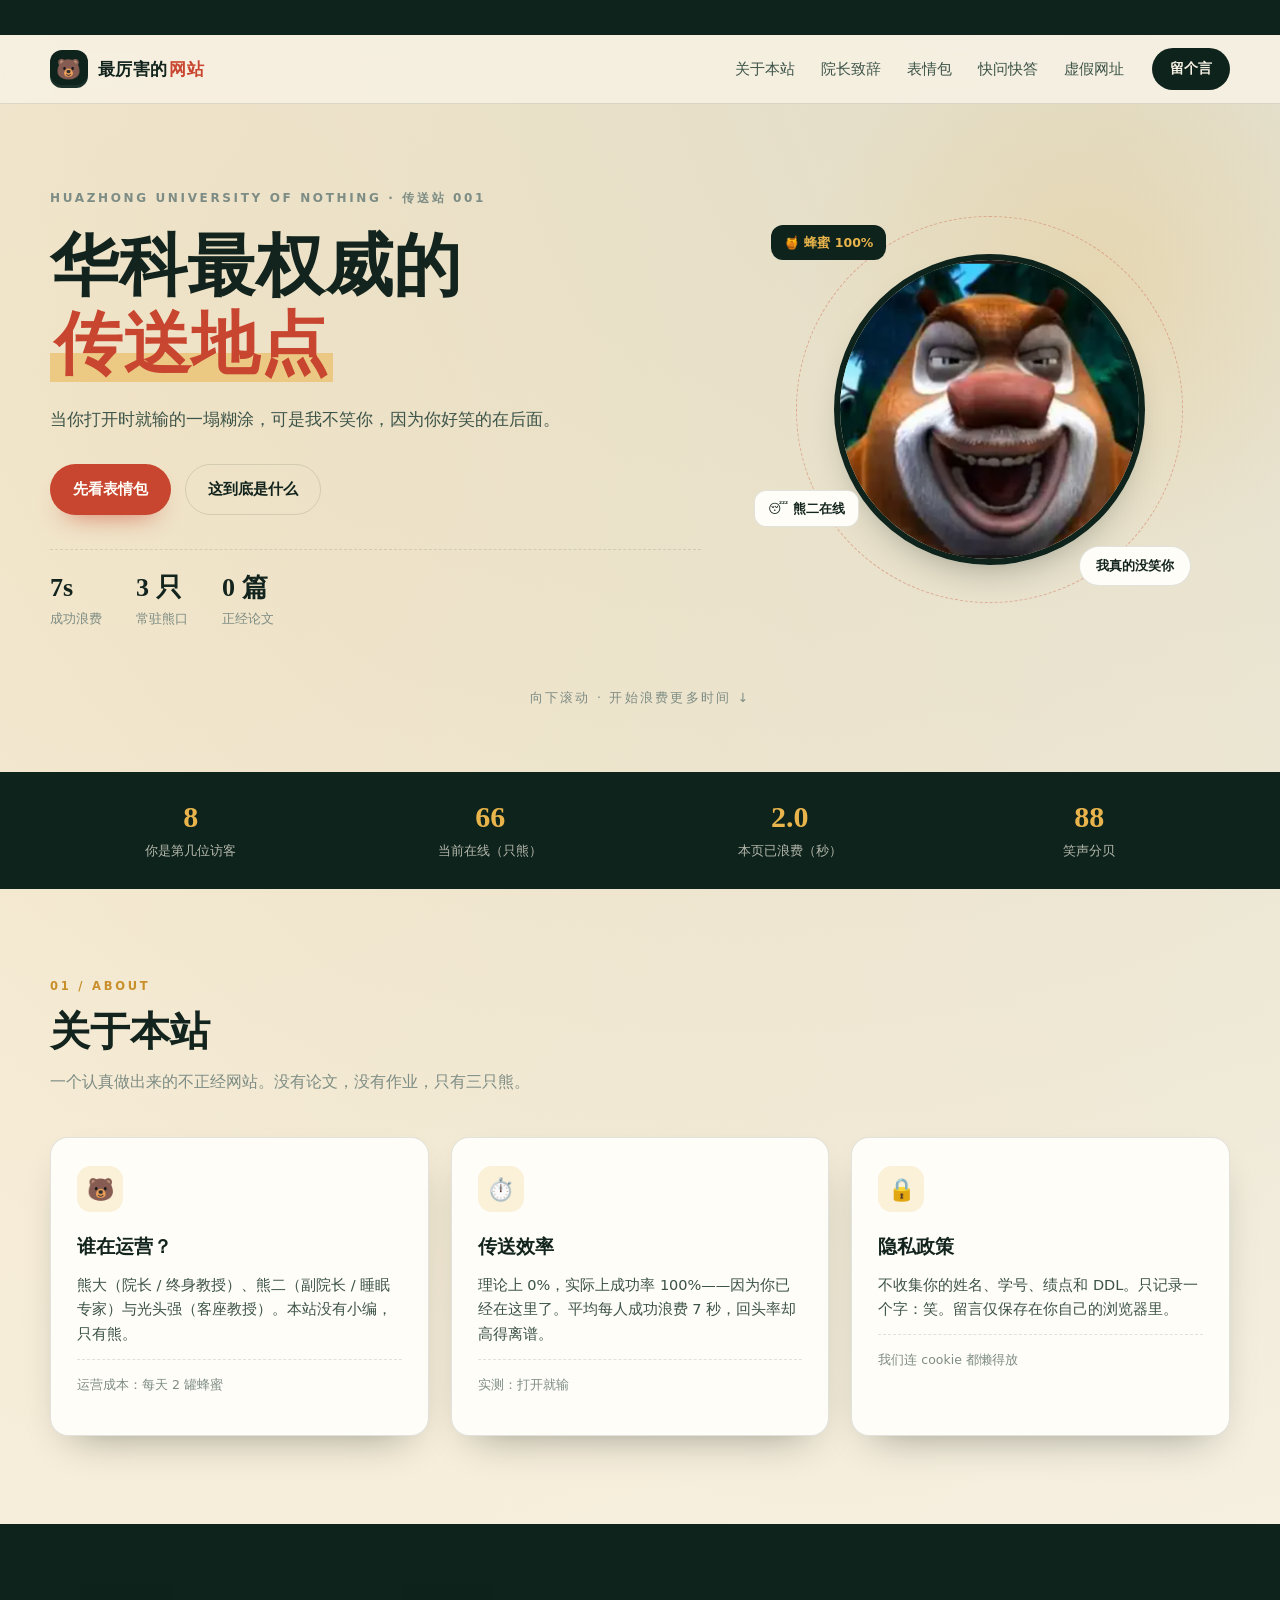
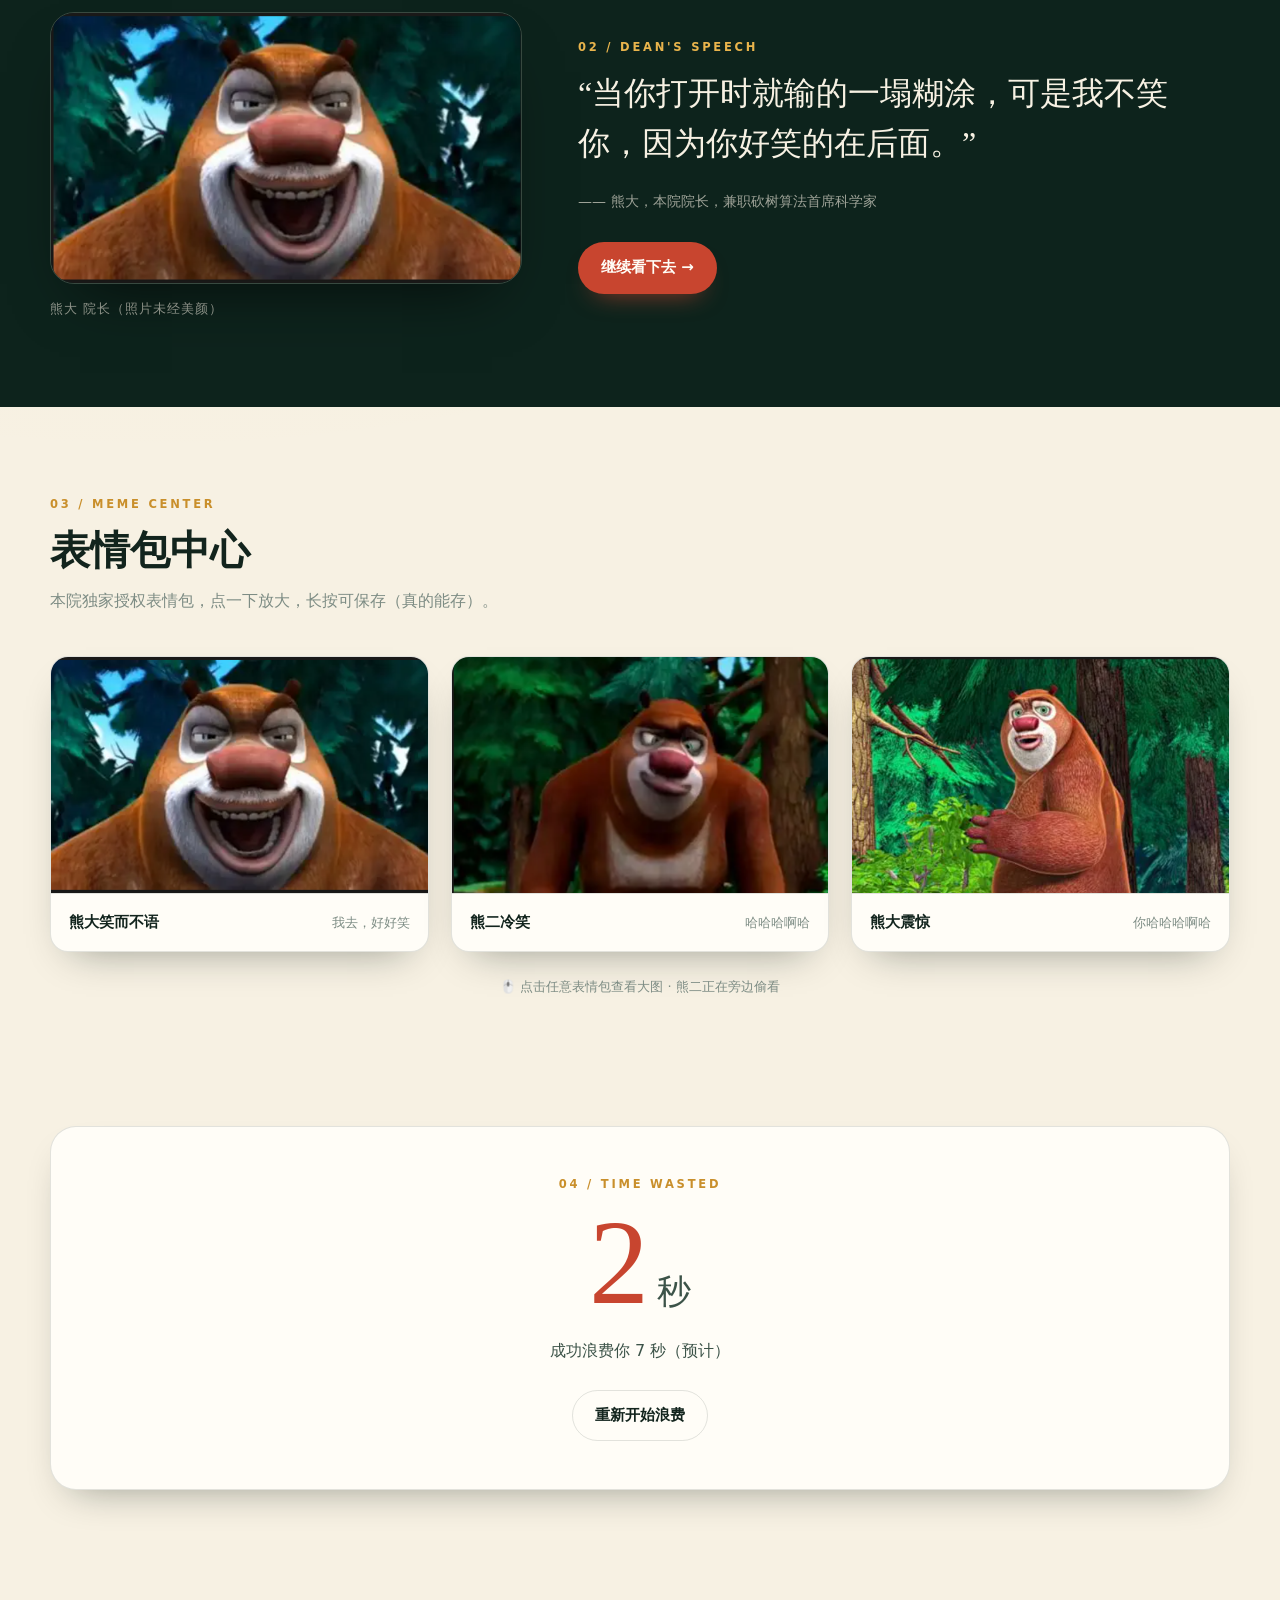
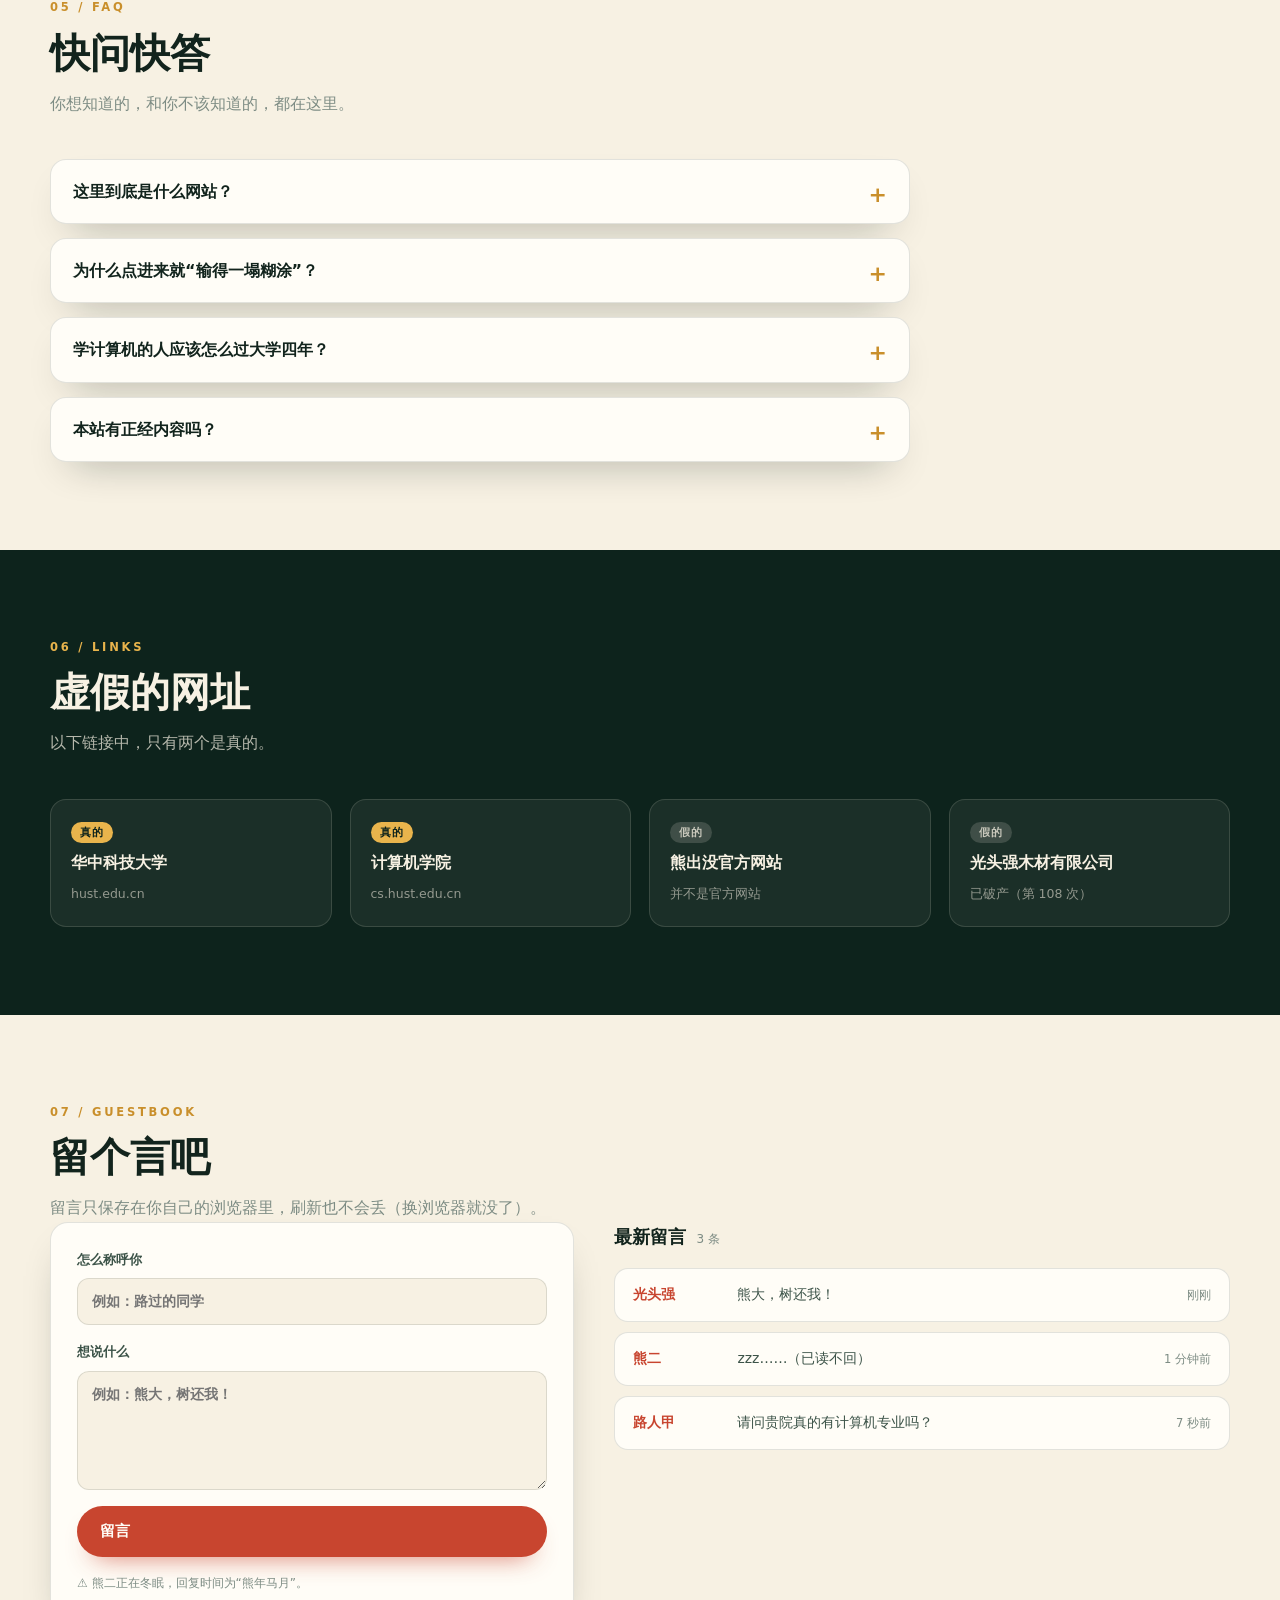
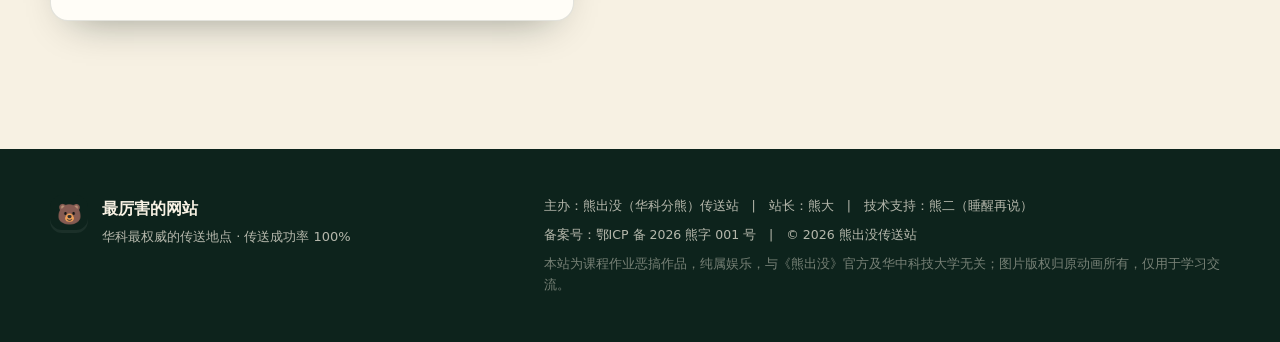
==== commit 727e6db3: "rename site to 最厉害的网站" ====
--- a/index.html
+++ b/index.html
@@ -3,8 +3,8 @@
 <head>
 <meta charset="utf-8">
 <meta name="viewport" content="width=device-width, initial-scale=1">
-<title>中国最不无聊的网站 · 熊出没传送站</title>
-<meta name="description" content="华科最权威的传送地点：一个认真做出来的不正经网站。纯属恶搞，请勿当真。">
+<title>最厉害的网站 · 熊出没传送站</title>
+<meta name="description" content="最厉害的网站：一个认真做出来的不正经网站。纯属恶搞，请勿当真。">
 <link rel="stylesheet" href="css/style.css">
 </head>
 
@@ -22,7 +22,7 @@
   <div class="container nav__inner">
     <a class="brand" href="#top">
       <span class="brand__logo">🐻</span>
-      <span class="brand__text">熊出没<em>传送站</em></span>
+      <span class="brand__text">最厉害的<em>网站</em></span>
     </a>
     <nav class="nav__links" id="navLinks">
       <a href="#about">关于本站</a>
@@ -277,7 +277,7 @@
     <div class="footer__brand">
       <span class="brand__logo">🐻</span>
       <div>
-        <b>熊出没传送站</b>
+        <b>最厉害的网站</b>
         <p>华科最权威的传送地点 · 传送成功率 100%</p>
       </div>
     </div>
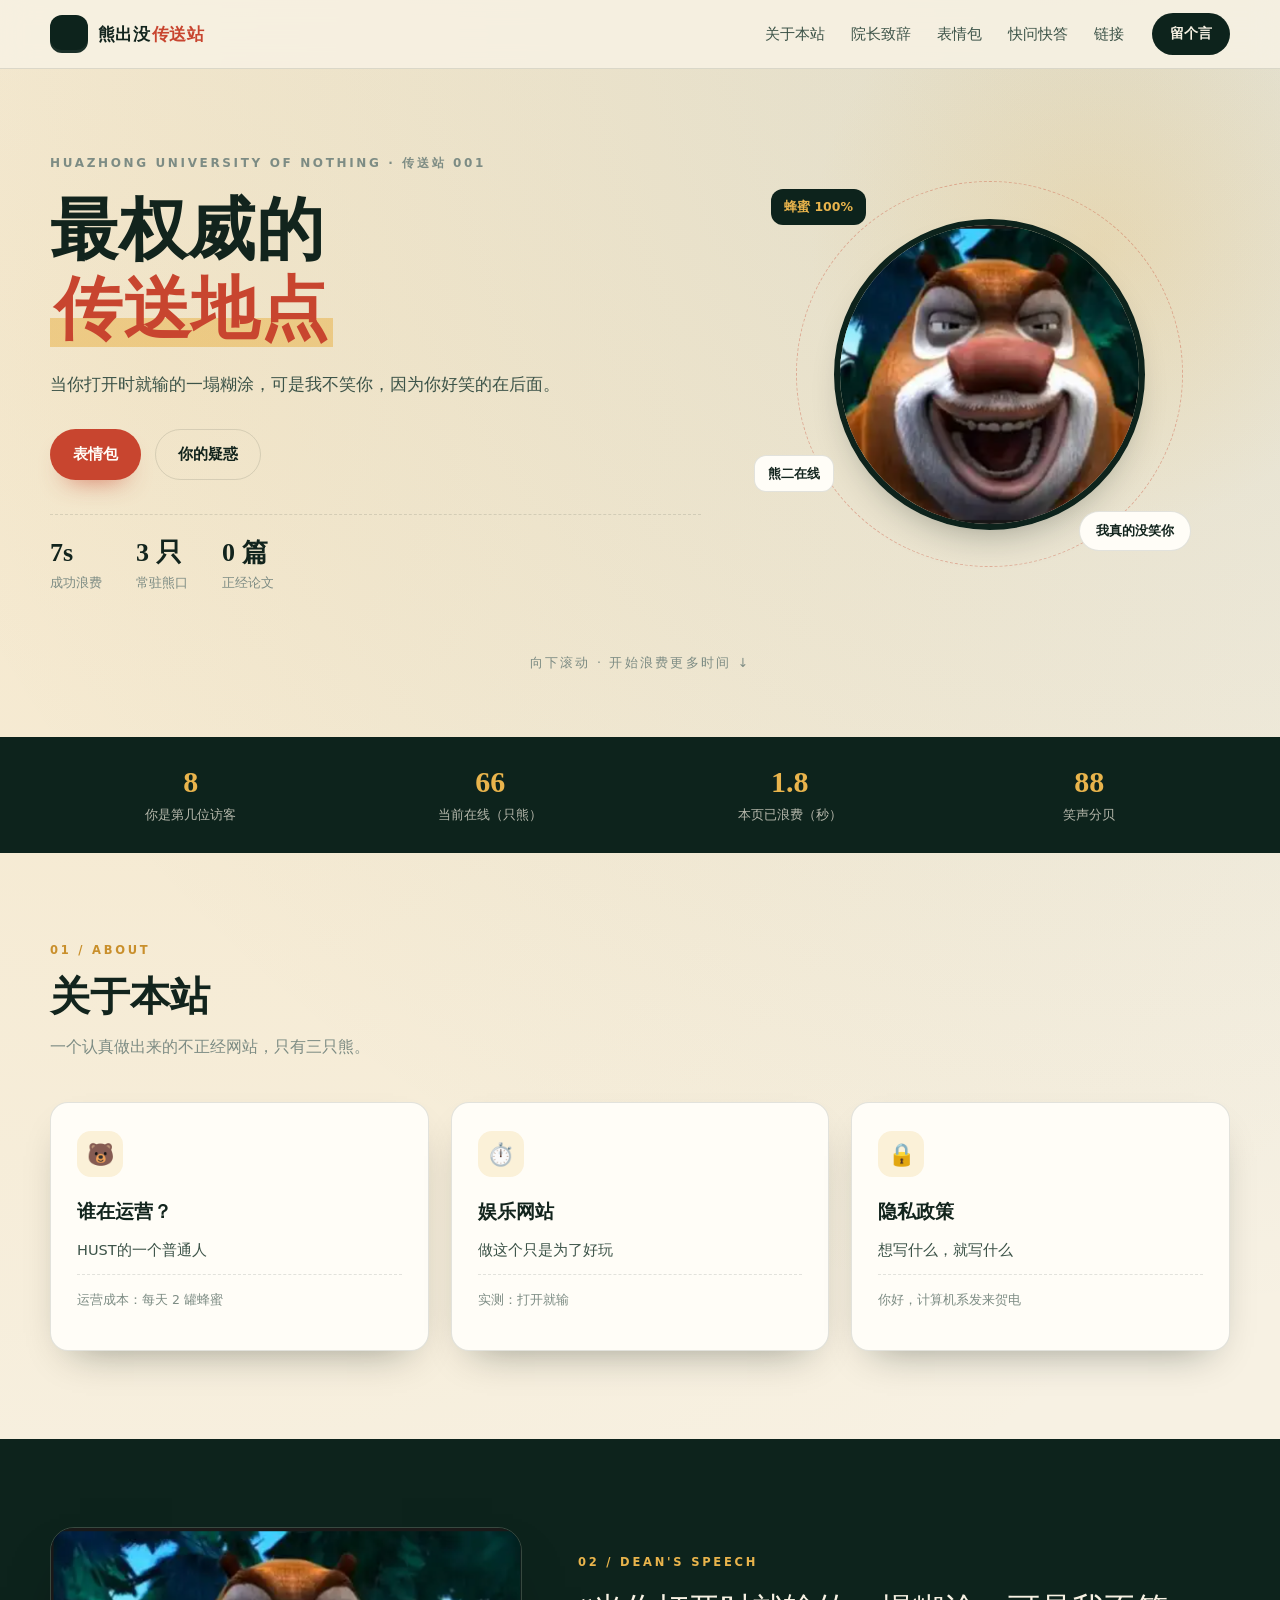
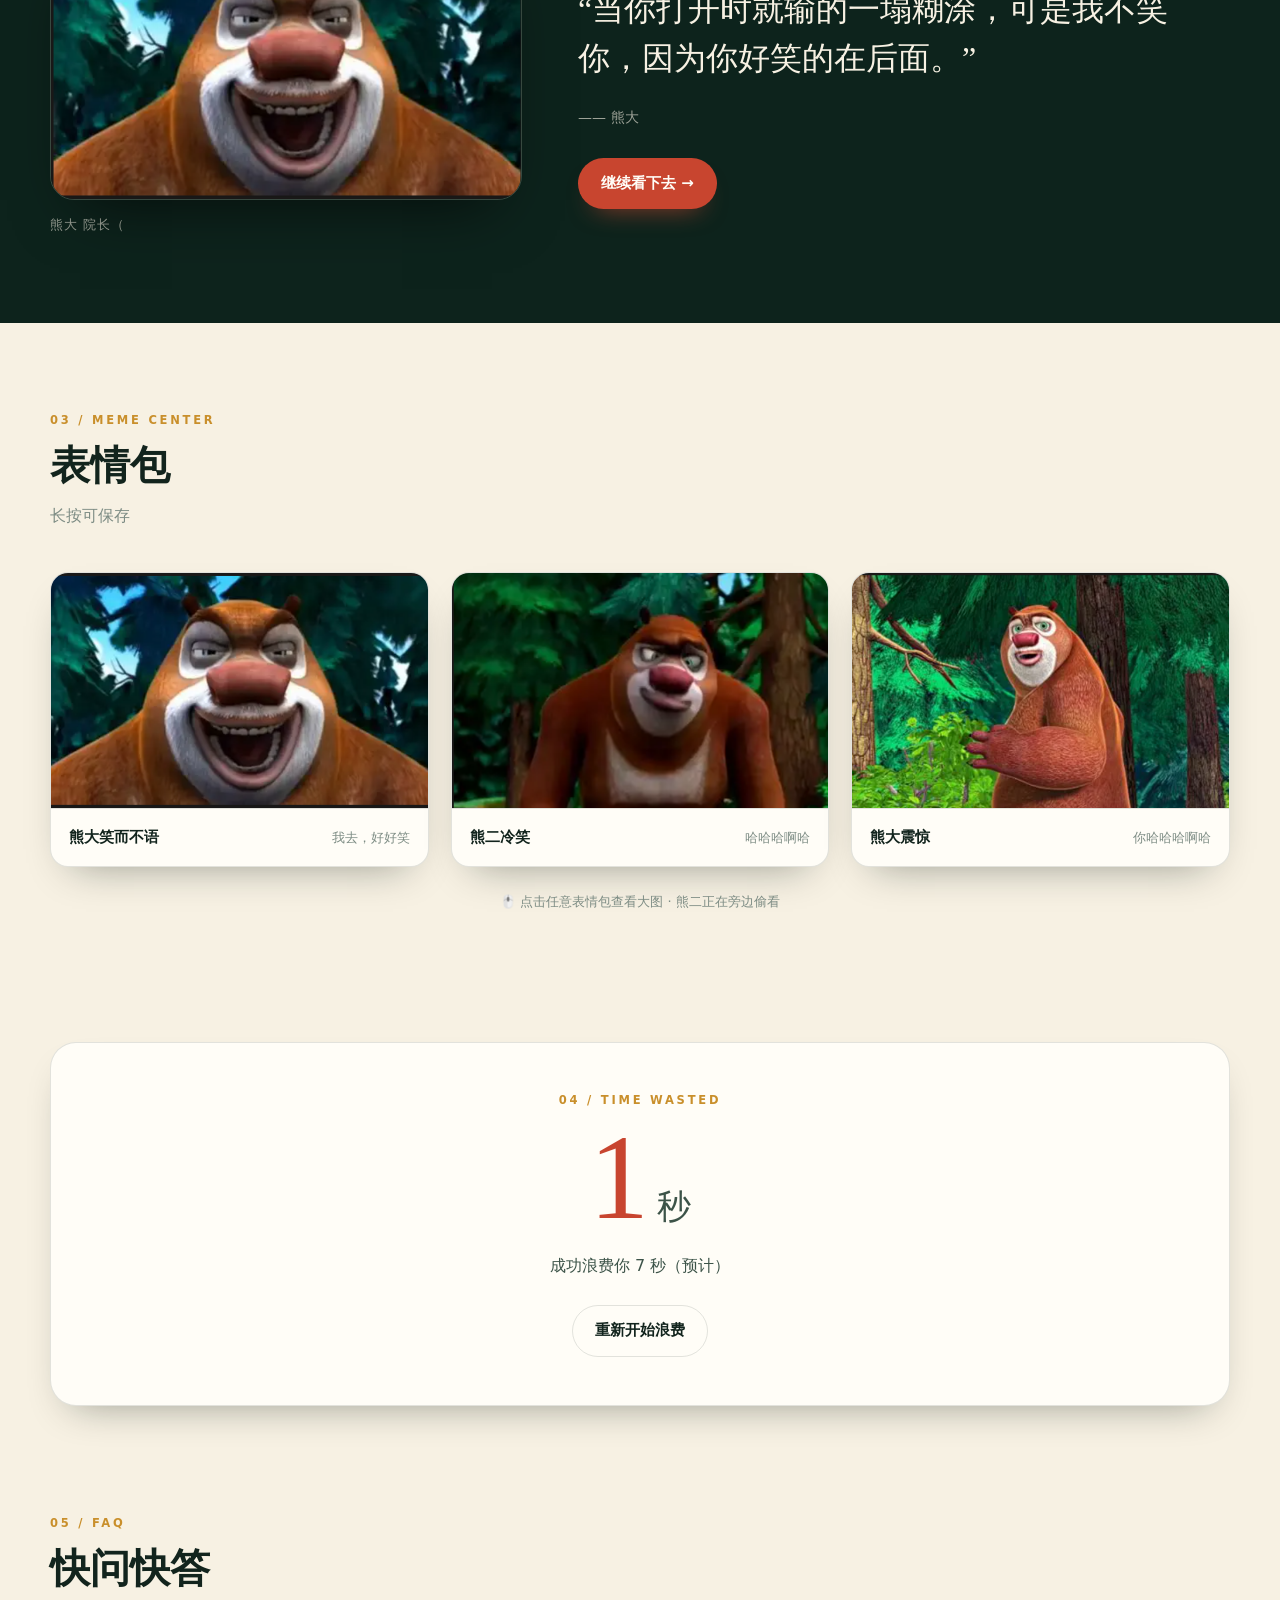
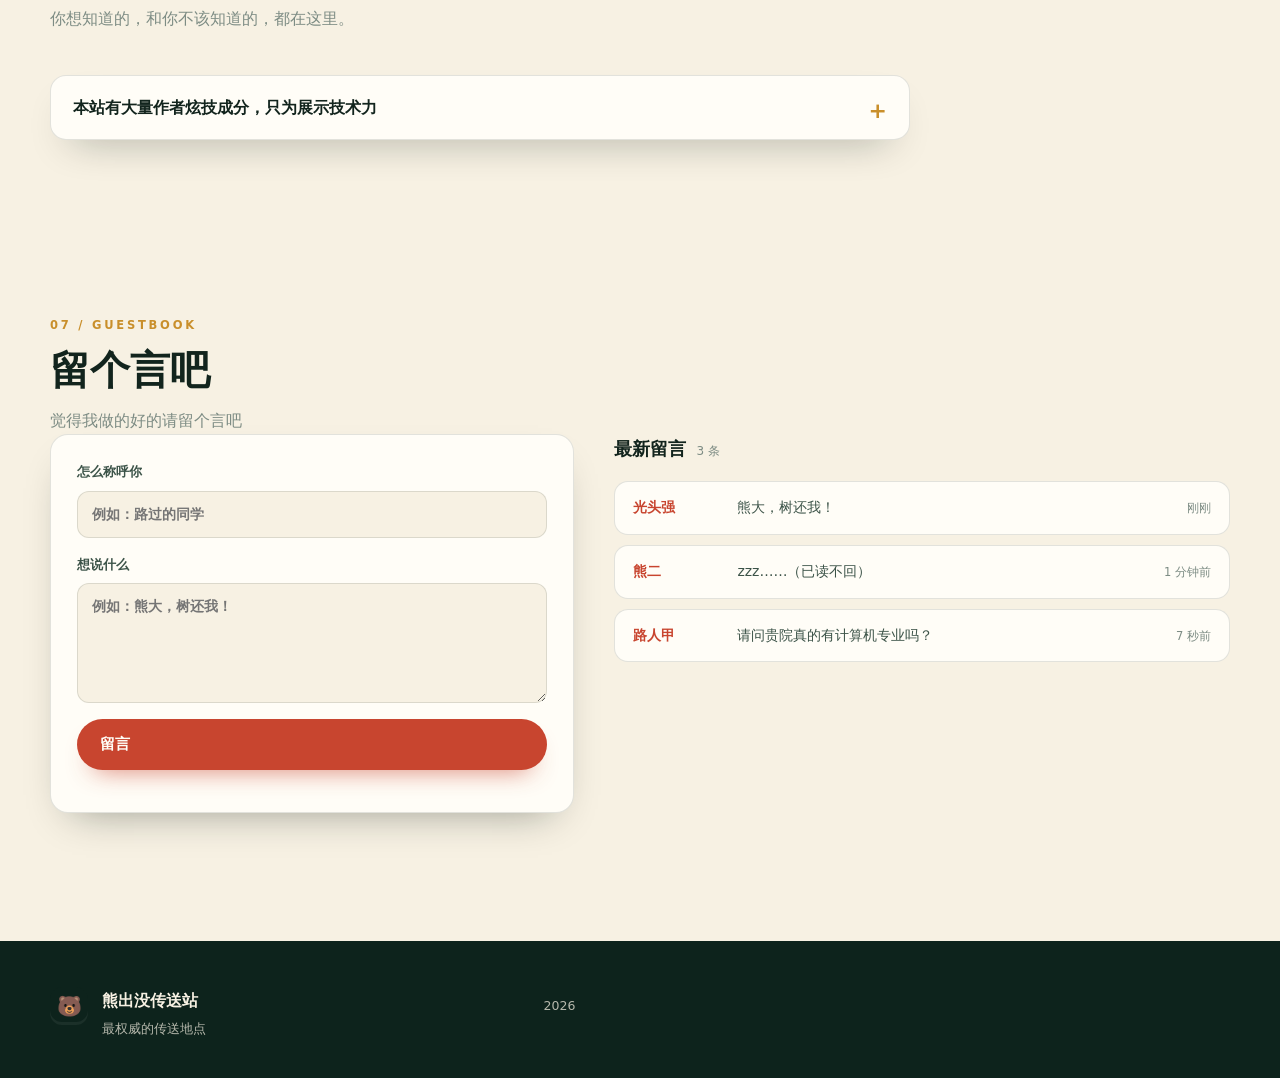
==== commit c31168b5: "update site with edited 熊大.html version" ====
--- a/index.html
+++ b/index.html
@@ -3,33 +3,27 @@
 <head>
 <meta charset="utf-8">
 <meta name="viewport" content="width=device-width, initial-scale=1">
-<title>最厉害的网站 · 熊出没传送站</title>
-<meta name="description" content="最厉害的网站：一个认真做出来的不正经网站。纯属恶搞，请勿当真。">
+<title>中国最不无聊的网站 · 熊出没传送站</title>
+<meta name="description" content="最权威的传送地点：一个认真做出来的不正经网">
 <link rel="stylesheet" href="css/style.css">
 </head>
 
 <body>
 
-<!-- 顶部滚动公告 -->
-<div class="ticker" aria-hidden="true">
-  <div class="ticker__track">
-    <span>🐻 本站已成功浪费 <b id="tickerWaste">7</b> 秒 · 🍯 今日蜂蜜售罄 · 📢 熊二仍在冬眠 · 🎉 恭喜你成为第 <b id="tickerVisit">1</b> 位访客 · 🐻 本站已成功浪费 <b>7</b> 秒 · 🍯 今日蜂蜜售罄 · 📢 熊二仍在冬眠 ·</span>
-  </div>
-</div>
 
 <!-- 导航 -->
 <header class="nav" id="nav">
   <div class="container nav__inner">
     <a class="brand" href="#top">
-      <span class="brand__logo">🐻</span>
-      <span class="brand__text">最厉害的<em>网站</em></span>
+      <span class="brand__logo"></span>
+      <span class="brand__text">熊出没<em>传送站</em></span>
     </a>
     <nav class="nav__links" id="navLinks">
       <a href="#about">关于本站</a>
       <a href="#dean">院长致辞</a>
       <a href="#memes">表情包</a>
       <a href="#faq">快问快答</a>
-      <a href="#links">虚假网址</a>
+      <a href="#links">链接</a>
     </nav>
     <button class="nav__toggle" id="navToggle" aria-label="打开菜单" aria-expanded="false">☰</button>
     <a class="nav__cta" href="#wall">留个言</a>
@@ -43,13 +37,14 @@
     <div class="container hero__inner">
       <div class="hero__text">
         <p class="hero__kicker">HUAZHONG UNIVERSITY OF NOTHING · 传送站 001</p>
-        <h1 class="hero__title">华科最权威的<br><span class="mark">传送地点</span></h1>
+        <h1 class="hero__title">最权威的<br>
+          <span class="mark">传送地点</span></h1>
         <p class="hero__lead">
           当你打开时就输的一塌糊涂，可是我不笑你，因为你好笑的在后面。
         </p>
         <div class="hero__actions">
-          <a class="btn btn--primary" href="#memes">先看表情包</a>
-          <a class="btn btn--ghost" href="#about">这到底是什么</a>
+          <a class="btn btn--primary" href="#memes">表情包</a>
+          <a class="btn btn--ghost" href="#about">你的疑惑</a>
         </div>
         <ul class="hero__facts">
           <li><b>7s</b><span>成功浪费</span></li>
@@ -62,8 +57,8 @@
         <div class="hero__ring"></div>
         <img class="hero__bear" id="heroBear" src="img/bear-1.png" alt="熊大院长">
         <span class="hero__tag">我真的没笑你</span>
-        <span class="hero__chip hero__chip--1">🍯 蜂蜜 100%</span>
-        <span class="hero__chip hero__chip--2">😴 熊二在线</span>
+        <span class="hero__chip hero__chip--1"> 蜂蜜 100%</span>
+        <span class="hero__chip hero__chip--2">熊二在线</span>
       </div>
     </div>
     <div class="hero__scroll">向下滚动 · 开始浪费更多时间 ↓</div>
@@ -85,26 +80,26 @@
       <div class="section__head">
         <p class="kicker">01 / ABOUT</p>
         <h2>关于本站</h2>
-        <p class="section__lead">一个认真做出来的不正经网站。没有论文，没有作业，只有三只熊。</p>
+        <p class="section__lead">一个认真做出来的不正经网站，只有三只熊。</p>
       </div>
       <div class="cards">
         <article class="card reveal">
           <div class="card__icon">🐻</div>
           <h3>谁在运营？</h3>
-          <p>熊大（院长 / 终身教授）、熊二（副院长 / 睡眠专家）与光头强（客座教授）。本站没有小编，只有熊。</p>
+          <p>HUST的一个普通人</p>
           <p class="card__foot">运营成本：每天 2 罐蜂蜜</p>
         </article>
         <article class="card reveal">
           <div class="card__icon">⏱️</div>
-          <h3>传送效率</h3>
-          <p>理论上 0%，实际上成功率 100%——因为你已经在这里了。平均每人成功浪费 7 秒，回头率却高得离谱。</p>
+          <h3>娱乐网站</h3>
+          <p>做这个只是为了好玩</p>
           <p class="card__foot">实测：打开就输</p>
         </article>
         <article class="card reveal">
           <div class="card__icon">🔒</div>
           <h3>隐私政策</h3>
-          <p>不收集你的姓名、学号、绩点和 DDL。只记录一个字：笑。留言仅保存在你自己的浏览器里。</p>
-          <p class="card__foot">我们连 cookie 都懒得放</p>
+          <p>想写什么，就写什么</p>
+          <p class="card__foot">你好，计算机系发来贺电</p>
         </article>
       </div>
     </div>
@@ -115,14 +110,14 @@
     <div class="container dean">
       <figure class="dean__photo reveal">
         <img src="img/bear-1.png" alt="熊大院长照片">
-        <figcaption>熊大 院长（照片未经美颜）</figcaption>
+        <figcaption>熊大 院长（</figcaption>
       </figure>
       <div class="dean__quote reveal">
         <p class="kicker kicker--light">02 / DEAN'S SPEECH</p>
         <blockquote>
           “当你打开时就输的一塌糊涂，可是我不笑你，因为你好笑的在后面。”
         </blockquote>
-        <p class="dean__meta">—— 熊大，本院院长，兼职砍树算法首席科学家</p>
+        <p class="dean__meta">—— 熊大</p>
         <a class="btn btn--primary" href="#memes">继续看下去 →</a>
       </div>
     </div>
@@ -133,8 +128,8 @@
     <div class="container">
       <div class="section__head">
         <p class="kicker">03 / MEME CENTER</p>
-        <h2>表情包中心</h2>
-        <p class="section__lead">本院独家授权表情包，点一下放大，长按可保存（真的能存）。</p>
+        <h2>表情包</h2>
+        <p class="section__lead">长按可保存</p>
       </div>
       <div class="gallery">
         <figure class="meme reveal" data-title="熊大笑而不语" data-caption="我去，好好笑">
@@ -169,7 +164,7 @@
       <div class="timer reveal">
         <p class="timer__kicker">04 / TIME WASTED</p>
         <p class="timer__big"><span id="bigTimer">0</span><small>秒</small></p>
-        <p class="timer__text" id="timerText">成功浪费你 7 秒（预计）</p>
+        <p class="timer__text" id="timerText">成功浪费你 7 秒</p>
         <button class="btn btn--ghost" id="resetTimer">重新开始浪费</button>
       </div>
     </div>
@@ -184,58 +179,18 @@
         <p class="section__lead">你想知道的，和你不该知道的，都在这里。</p>
       </div>
       <div class="faq">
+       
+        
+        
         <details class="reveal">
-          <summary>这里到底是什么网站？</summary>
-          <p>一个课程作业恶搞网站。它不是学院官网，也不是招生页面，更不是你能找到毕业要求的网站。</p>
+          <summary>本站有大量作者炫技成分，只为展示技术力</summary>
+          <p>谢谢访问</p>
         </details>
-        <details class="reveal">
-          <summary>为什么点进来就“输得一塌糊涂”？</summary>
-          <p>因为你开始浪费时间了。不过别担心，熊大说了，他不笑你——真正好笑的部分在后面。</p>
-        </details>
-        <details class="reveal">
-          <summary>学计算机的人应该怎么过大学四年？</summary>
-          <p>打牢数学与编程基础，早点进实验室，每周读一篇论文，写点能跑的小东西，然后记得睡觉。熊二负责睡觉，你负责 debug。</p>
-        </details>
-        <details class="reveal">
-          <summary>本站有正经内容吗？</summary>
-          <p>有，但很少。正经内容请访问文末“虚假的网址”，那里有真的华中科技大学和真的计算机学院。</p>
-        </details>
-      </div>
-    </div>
-  </section>
-
-  <!-- 虚假网址 -->
-  <section class="section section--dark" id="links">
-    <div class="container">
-      <div class="section__head section__head--light">
-        <p class="kicker kicker--light">06 / LINKS</p>
-        <h2>虚假的网址</h2>
-        <p class="section__lead">以下链接中，只有两个是真的。</p>
-      </div>
-      <div class="links">
-        <a class="link-card reveal" href="https://www.hust.edu.cn/" target="_blank" rel="noopener">
-          <span class="link-card__tag">真的</span>
-          <b>华中科技大学</b>
-          <span>hust.edu.cn</span>
-        </a>
-        <a class="link-card reveal" href="https://cs.hust.edu.cn/" target="_blank" rel="noopener">
-          <span class="link-card__tag">真的</span>
-          <b>计算机学院</b>
-          <span>cs.hust.edu.cn</span>
-        </a>
-        <a class="link-card reveal" href="#links" onclick="return false;">
-          <span class="link-card__tag link-card__tag--fake">假的</span>
-          <b>熊出没官方网站</b>
-          <span>并不是官方网站</span>
-        </a>
-        <a class="link-card reveal" href="#links" onclick="return false;">
-          <span class="link-card__tag link-card__tag--fake">假的</span>
-          <b>光头强木材有限公司</b>
-          <span>已破产（第 108 次）</span>
-        </a>
-      </div>
-    </div>
-  </section>
+      </div>
+    </div>
+  </section>
+
+ 
 
   <!-- 留言墙 -->
   <section class="section" id="wall">
@@ -243,7 +198,7 @@
       <div class="wall__head">
         <p class="kicker">07 / GUESTBOOK</p>
         <h2>留个言吧</h2>
-        <p class="section__lead">留言只保存在你自己的浏览器里，刷新也不会丢（换浏览器就没了）。</p>
+        <p class="section__lead">觉得我做的好的请留个言吧</p>
       </div>
       <div class="wall__grid">
         <form class="wall__form" id="wallForm">
@@ -256,14 +211,14 @@
             <textarea id="wallText" rows="4" maxlength="120" placeholder="例如：熊大，树还我！" required></textarea>
           </label>
           <button class="btn btn--primary" type="submit">留言</button>
-          <p class="wall__tip">⚠️ 熊二正在冬眠，回复时间为“熊年马月”。</p>
+          <p class="wall__tip"></p>
         </form>
         <div class="wall__list-wrap">
           <h3>最新留言 <small id="wallCount">3 条</small></h3>
           <ul class="wall__list" id="wallList">
             <li><b>光头强</b><span>熊大，树还我！</span><em>刚刚</em></li>
             <li><b>熊二</b><span>zzz……（已读不回）</span><em>1 分钟前</em></li>
-            <li><b>路人甲</b><span>请问贵院真的有计算机专业吗？</span><em>7 秒前</em></li>
+            <li><b>路人甲</b><span>你好</span><em>7 秒前</em></li>
           </ul>
         </div>
       </div>
@@ -277,14 +232,14 @@
     <div class="footer__brand">
       <span class="brand__logo">🐻</span>
       <div>
-        <b>最厉害的网站</b>
-        <p>华科最权威的传送地点 · 传送成功率 100%</p>
+        <b>熊出没传送站</b>
+        <p>最权威的传送地点 </p>
       </div>
     </div>
     <div class="footer__meta">
-      <p>主办：熊出没（华科分熊）传送站　|　站长：熊大　|　技术支持：熊二（睡醒再说）</p>
-      <p>备案号：鄂ICP 备 2026 熊字 001 号　|　© <span id="year">2026</span> 熊出没传送站</p>
-      <p class="footer__disclaimer">本站为课程作业恶搞作品，纯属娱乐，与《熊出没》官方及华中科技大学无关；图片版权归原动画所有，仅用于学习交流。</p>
+      <p></p>
+      <p> <span id="year">2026</span></p>
+      <p class="footer__disclaimer"></p>
     </div>
   </div>
 </footer>
